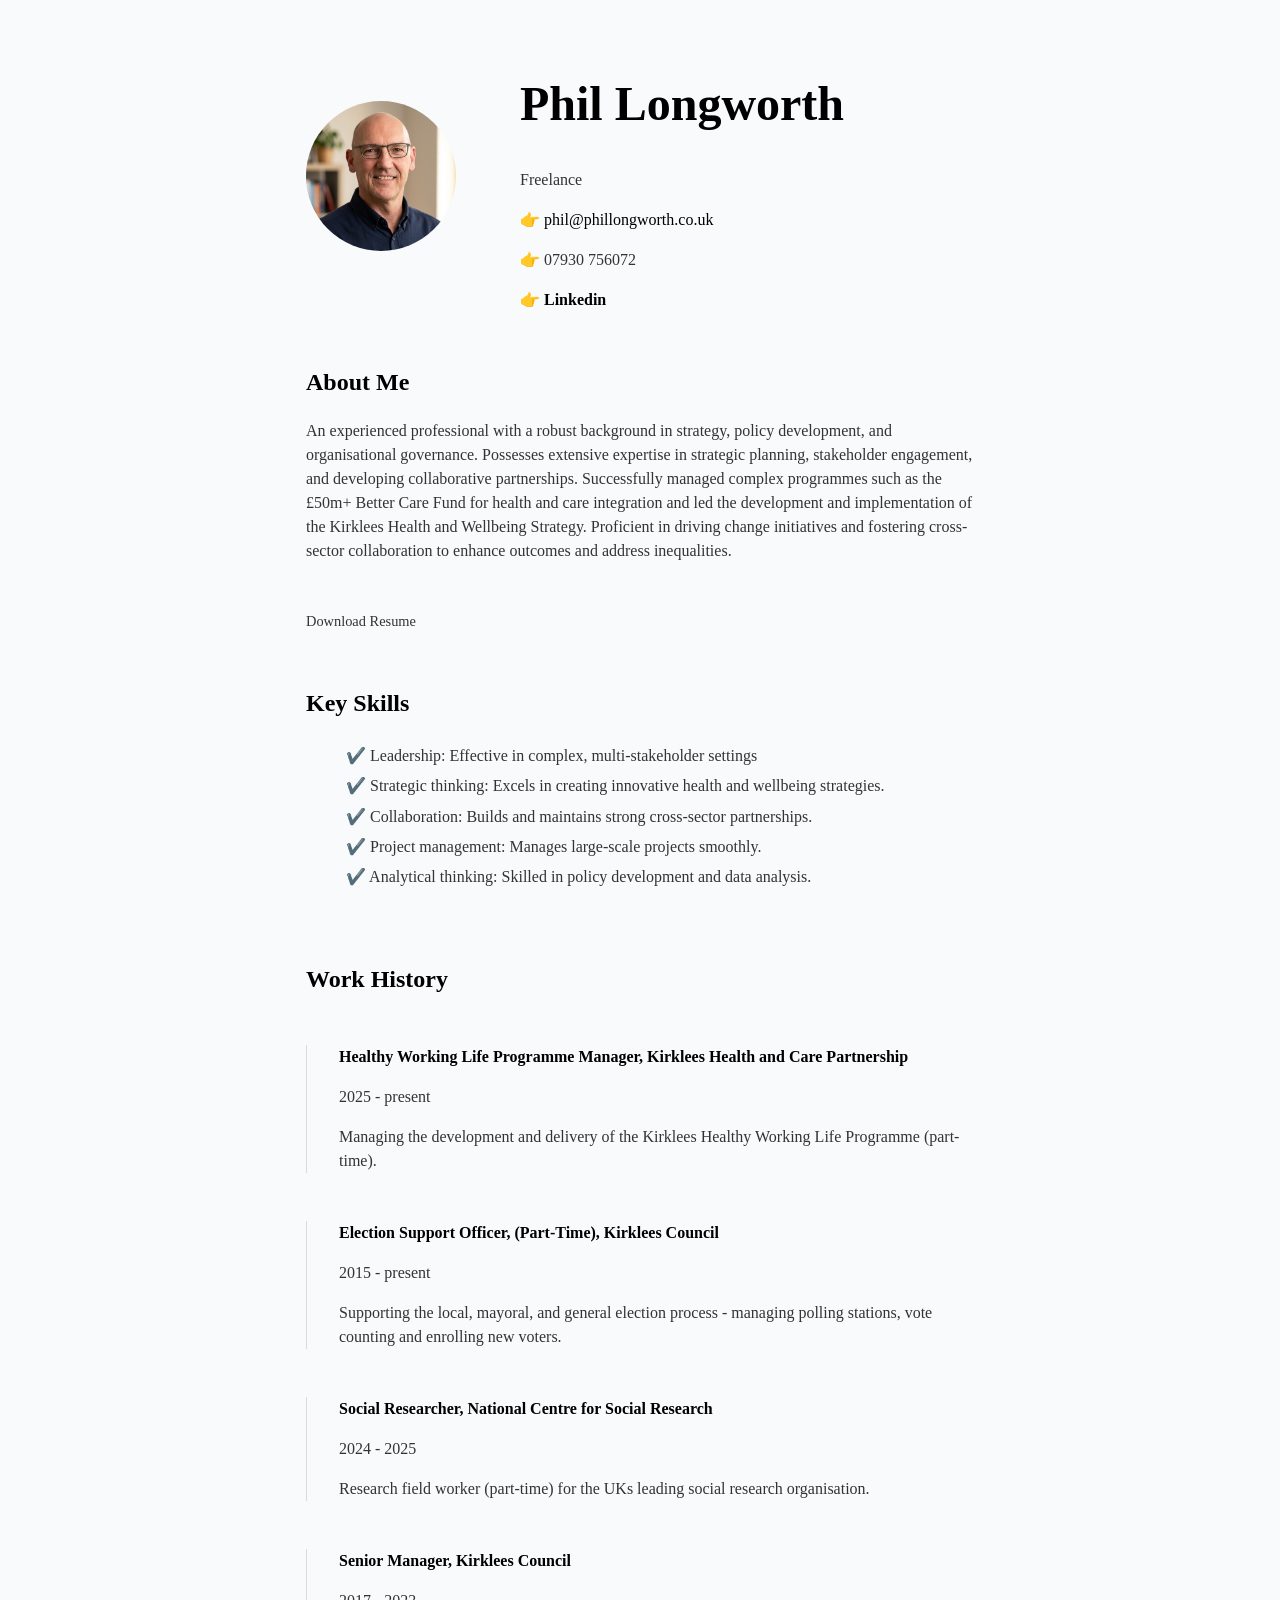
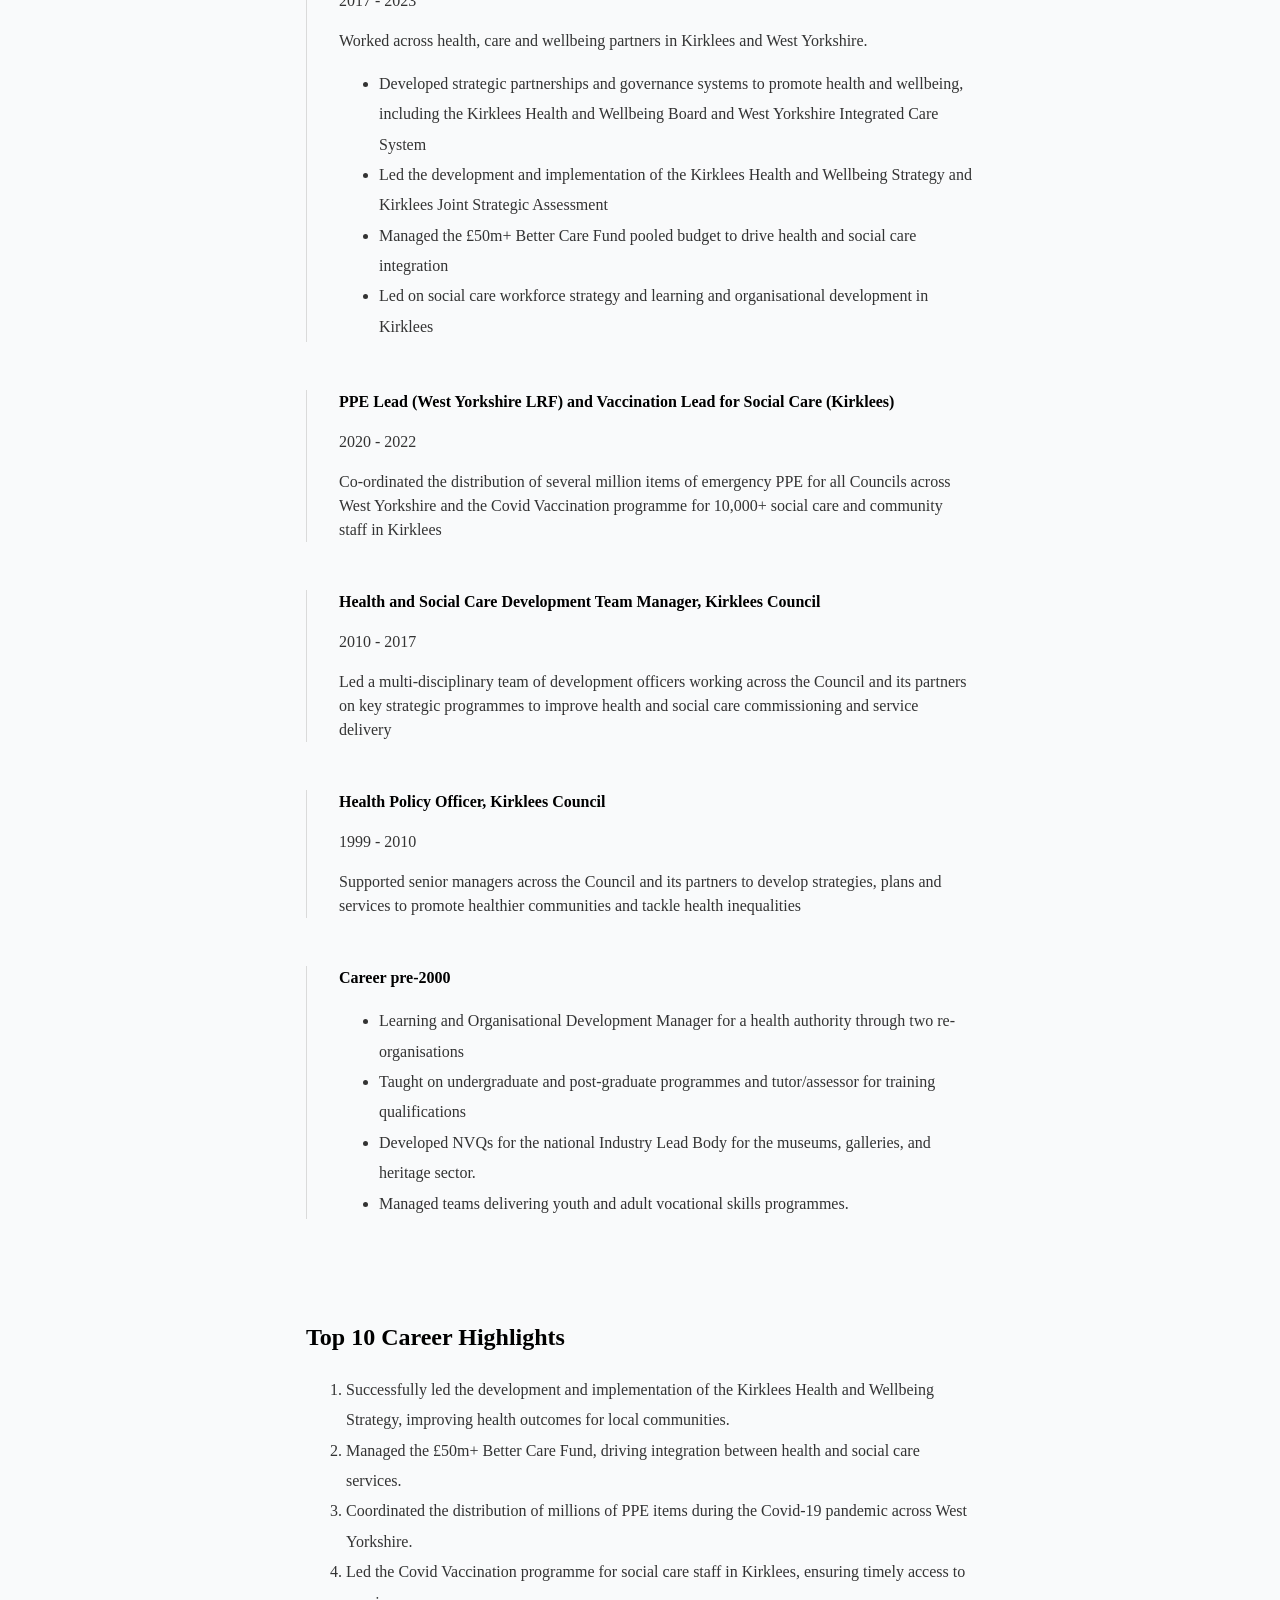
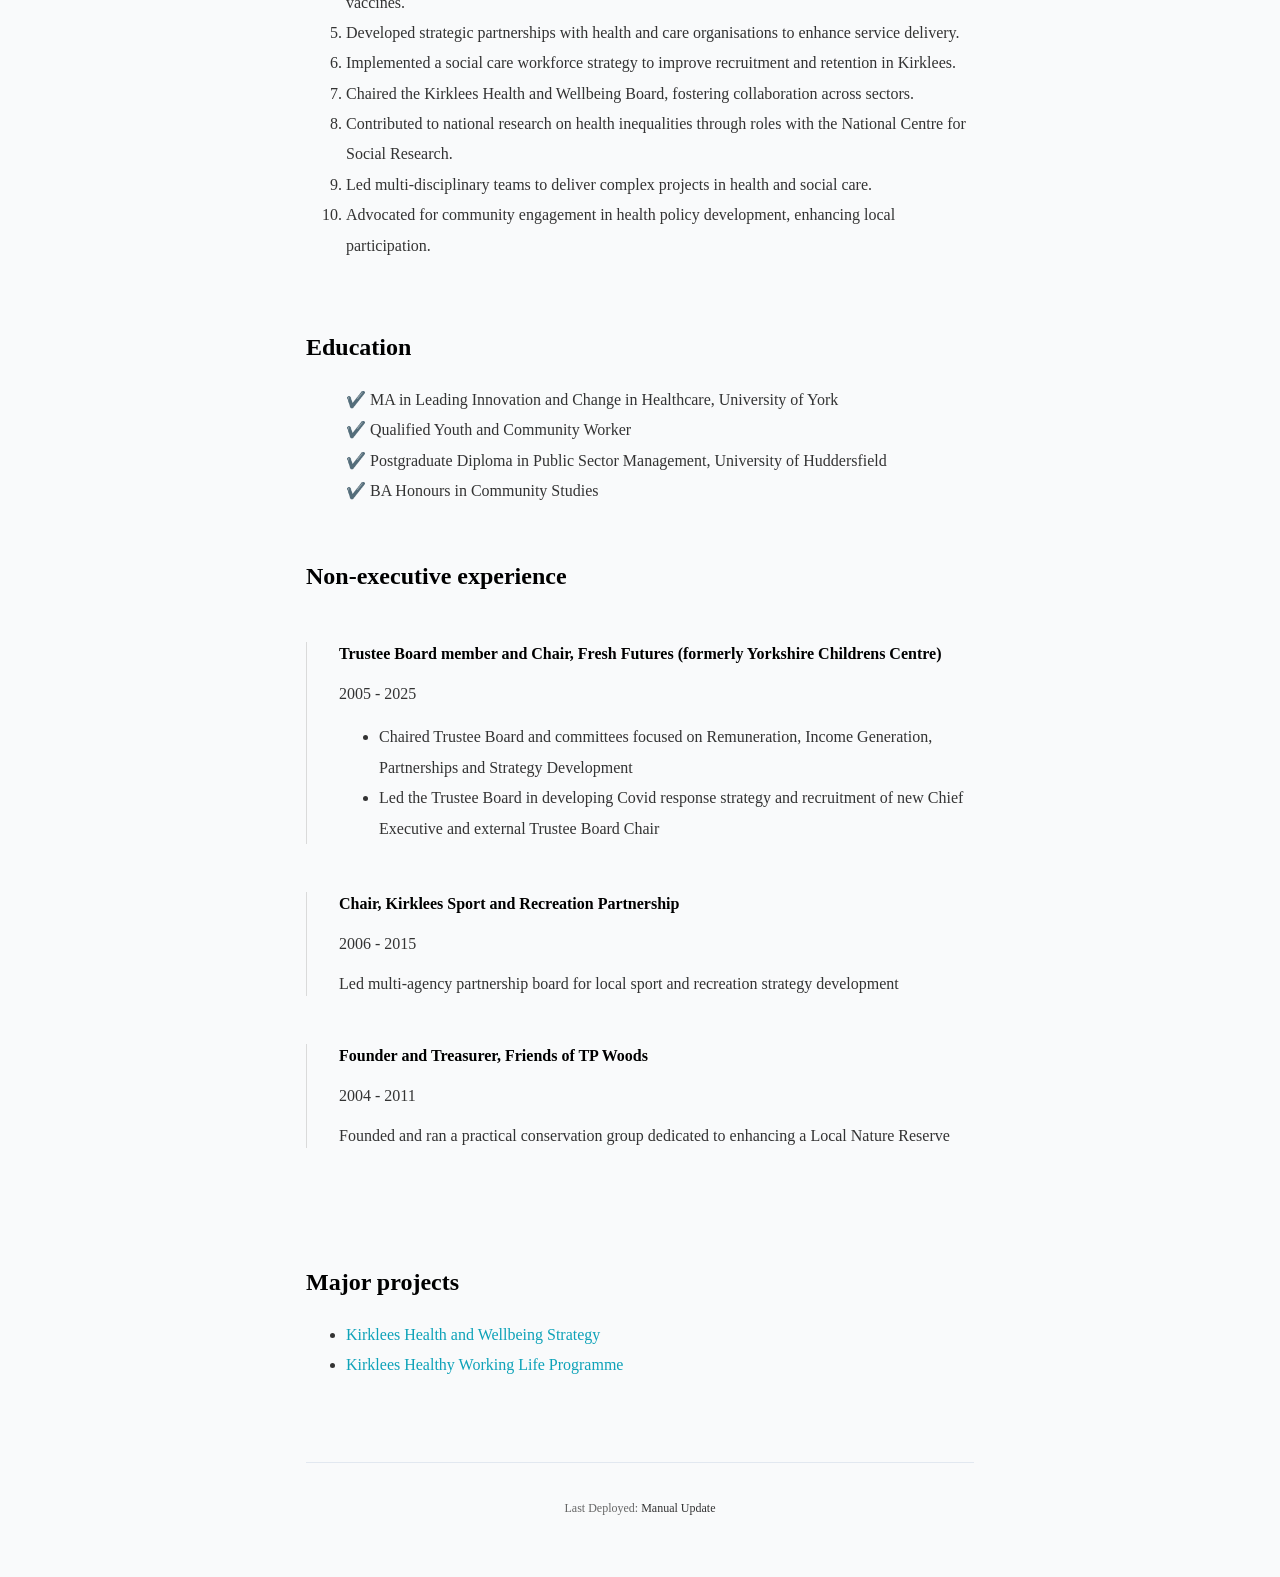
==== index.html @ d1096941 "Update index.html" ====
<!DOCTYPE html>
<html>
    <head>
        <meta charset="utf-8">
        <meta http-equiv="X-UA-Compatible" content="IE=edge">
        <title>Phil Longworth</title>
        <meta name="description" content="">
        <meta name="viewport" content="width=device-width, initial-scale=1">
        <link rel="stylesheet" href="style.css">
    </head>
    <body>
        <div id="container--main">

            <section id="wrapper--hero" class="section--page">
                <img id="profile-pic" src="./assets/images/headshot_2026.png" alt="Phil Longworth">

                <div>
                    <h1 id="user-name">Phil Longworth</h1>
                    <p id="bio">Freelance</p>
                    <p id="email">👉 phil@phillongworth.co.uk</p>
                    <p id="phone">👉 07930 756072</p>
                    <a href="https://www.linkedin.com/in/phil-longworth-13051220/" target="_blank">👉 <strong>Linkedin</strong></a>
                    </div>  
            </section>

            <section class="section--page">
                <h2>About Me</h2>
                <p>An experienced professional with a robust background in strategy, policy development, and organisational governance. Possesses extensive expertise in strategic planning, stakeholder engagement, and developing collaborative partnerships. Successfully managed complex programmes such as the £50m+ Better Care Fund for health and care integration and led the development and implementation of the Kirklees Health and Wellbeing Strategy. Proficient in driving change initiatives and fostering cross-sector collaboration to enhance outcomes and address inequalities.</p>
            </section>

            <section class="section--page">
        
                <div id="socials--list">
                  
                    <a href="./assets/resume.pdf" target="_blank">Download Resume</a>
                </div>
            </section>

            <section class="section--page">
                <h2>Key Skills</h2>
                <ul id="qualifications--list">
                    <li>✔️ Leadership: 		Effective in complex, multi-stakeholder settings</li>
                    <li>✔️ Strategic thinking: 		Excels in creating innovative health and wellbeing strategies.</li>
                    <li>✔️ Collaboration: 		Builds and maintains strong cross-sector partnerships.</li>
                    <li>✔️ Project management: 	Manages large-scale projects smoothly.</li>
                    <li>✔️ Analytical thinking: 	Skilled in policy development and data analysis.</li>
                </ul>
            </section>

            <section id="work-history-wrapper" class="section--page">
                <h2>Work History</h2>

                  <div class="card--work-history">
                    <strong>Healthy Working Life Programme Manager, Kirklees Health and Care Partnership</strong>
                    <p>2025 - present</p>
                    <p>Managing the development and delivery of the Kirklees Healthy Working Life Programme (part-time).</p>
                </div>
                <div class="card--work-history">
                    <strong>Election Support Officer, (Part-Time), Kirklees Council</strong>
                    <p>2015 - present</p>
                    <p>Supporting the local, mayoral, and general election process - managing polling stations, vote counting and enrolling new voters.</p>
                </div>

                <div class="card--work-history">
                    <strong>Social Researcher, National Centre for Social Research</strong>
                    <p>2024 - 2025</p>
                    <p>Research field worker (part-time) for the UKs leading social research organisation.</p>
                </div>
                
                <div class="card--work-history">
                    <strong>Senior Manager, Kirklees Council</strong>
                    <p>2017 - 2023 </p>
                    <p>Worked across health, care and wellbeing partners in Kirklees and West Yorkshire.</p>
                    <ul>
                        <li>Developed strategic partnerships and governance systems to promote health and wellbeing, including the Kirklees Health and Wellbeing Board and West Yorkshire Integrated Care System</li>
                        <li>Led the development and implementation of the Kirklees Health and Wellbeing Strategy and Kirklees Joint Strategic Assessment</li>
                        <li>Managed the £50m+ Better Care Fund pooled budget to drive health and social care integration</li>
                        <li>Led on social care workforce strategy and learning and organisational development in Kirklees</li>
                    </ul>
                </div>

                <div class="card--work-history">
                    <strong>PPE Lead (West Yorkshire LRF) and Vaccination Lead for Social Care (Kirklees)</strong>
                    <p>2020 - 2022 </p>
                    <p>Co-ordinated the distribution of several million items of emergency PPE for all Councils across West Yorkshire and the Covid Vaccination programme for 10,000+ social care and community staff in Kirklees</p>
                   
                </div>

                <div class="card--work-history">
                    <strong>Health and Social Care Development Team Manager, Kirklees Council</strong>
                    <p>2010 - 2017 </p>
                    <p>Led a multi-disciplinary team of development officers working across the Council and its partners on key strategic programmes to improve health and social care commissioning and service delivery</p>
                   
                </div>

                <div class="card--work-history">
                    <strong>Health Policy Officer, Kirklees Council</strong>
                    <p>1999 - 2010</p>
                   <p>Supported senior managers across the Council and its partners to develop strategies, plans and services to promote healthier communities and tackle health inequalities</p></div>

                

                <div class="card--work-history">
                    <strong>Career pre-2000</strong>
                    <ul>
                        <li>Learning and Organisational Development Manager for a health authority through two re-organisations</li>
                        <li>Taught on undergraduate and post-graduate programmes and tutor/assessor for training qualifications</li>
                        <li>Developed NVQs for the national Industry Lead Body for the museums, galleries, and heritage sector.</li>
                        <li>Managed teams delivering youth and adult vocational skills programmes.</li>
                    </ul>
                </div>
            </section>

            <section class="section--page">
                <h2>Top 10 Career Highlights</h2>
                <ol type="1">
                    <li>Successfully led the development and implementation of the Kirklees Health and Wellbeing Strategy, improving health outcomes for local communities.</li>
                    <li>Managed the £50m+ Better Care Fund, driving integration between health and social care services.</li>
                    <li>Coordinated the distribution of millions of PPE items during the Covid-19 pandemic across West Yorkshire.</li>
                    <li>Led the Covid Vaccination programme for social care staff in Kirklees, ensuring timely access to vaccines.</li>
                    <li>Developed strategic partnerships with health and care organisations to enhance service delivery.</li>
                    <li>Implemented a social care workforce strategy to improve recruitment and retention in Kirklees.</li>
                    <li>Chaired the Kirklees Health and Wellbeing Board, fostering collaboration across sectors.</li>
                    <li>Contributed to national research on health inequalities through roles with the National Centre for Social Research.</li>
                    <li>Led multi-disciplinary teams to deliver complex projects in health and social care.</li>
                    <li>Advocated for community engagement in health policy development, enhancing local participation.</li>
                </ol>                
            </section> 



            <section class="section--page">
                <h2>Education</h2>
                <ul id="qualifications--list">
                    <li>✔️ MA in Leading Innovation and Change in Healthcare, University of York</li>
                    <li>✔️ Qualified Youth and Community Worker </li>
                    <li>✔️ Postgraduate Diploma in Public Sector Management, University of Huddersfield</li>
                    <li>✔️ BA Honours in Community Studies </li>
                </ul>   

                <section id="work-history-wrapper" class="section--page">
                    <h2>Non-executive experience</h2>
    
                    <div class="card--work-history">
                        <strong>Trustee Board member and Chair, Fresh Futures (formerly Yorkshire Childrens Centre)	</strong>
                        <p>2005 - 2025</p>
                        <ul>
                            <li>Chaired Trustee Board and committees focused on Remuneration, Income Generation, Partnerships and Strategy Development</li>
                            <li>Led the Trustee Board in developing Covid response strategy and recruitment of new Chief Executive and external Trustee Board Chair</li>
                      
                        </ul>
                      
                    </div>
    
                    <div class="card--work-history">
                        <strong>Chair, Kirklees Sport and Recreation Partnership</strong>
                        <p>2006 - 2015</p>
                        <p>Led multi-agency partnership board for local sport and recreation strategy development</p>
                    </div>
                <div class="card--work-history">
                        <strong>Founder and Treasurer, Friends of TP Woods</strong>
                        <p>2004 - 2011</p>
                        <p>Founded and ran a practical conservation group dedicated to enhancing a Local Nature Reserve</p>
                    </div>
                </section>
            </section>

            <section class="section--page">
                <h2>Major projects</h2>
                <ul>
                    <li><a href="project1.html">Kirklees Health and Wellbeing Strategy</a></li>
                    <li><a href="project-2.html">Kirklees Healthy Working Life Programme</a></li>
                </ul>
            </section>
    
    <footer style="text-align: center; margin-top: 50px; font-size: 0.8em; color: gray;">
    <p>Last Deployed: <span id="deploy-time">Loading...</span></p>
</footer>

<script>
    // This looks for a file called 'version.json' and displays the date
    fetch('data/version.json')
        .then(response => response.json())
        .then(data => {
            document.getElementById('deploy-time').innerText = data.timestamp;
        })
        .catch(err => {
            document.getElementById('deploy-time').innerText = "Manual Update";
        });
</script>
        </div>
    </body>
    
    
</html>
---- style.css ----
@import url('https://fonts.googleapis.com/css2?family=Readex+Pro:wght@300;400;500;600;700&display=swap');

:root{
    --mainTextColor:#000;
    --secondaryTextColor:rgb(51 51 51);
    --mainLinkColor:#0da2b8;
    --mainBorderColor:rgb(218, 218, 218);
    --mainBgColor:rgb(249, 250,251);
}

[data-theme="dark"]{
    --mainTextColor:#fff;
    --secondaryTextColor:#adb0b1;
    --mainLinkColor:rgb(30, 190,214);
    --mainBorderColor:#2b3031;
    --mainBgColor:#131415;
}



*{
    font-family: 'Verdana';
    line-height: 1.5em;
    box-sizing: border-box;
    color: var(--mainTextColor);
    
}

body{
    background-color: var(--mainBgColor);            
}

p, span, li{
    color: var(--secondaryTextColor);
    font-size: 1em;
}

a{
    text-decoration: none;
    color: var(--mainLinkColor);
    font-weight: 500;
}

li{
    line-height: 1.9em;
}

#container--main{
    max-width: 700px;
    margin: 0 auto;
    padding: 1em;
}

.section--page{
    padding-top: 1em;
    padding-bottom: 1em;
}

#wrapper--hero{
    display: flex;
    align-items: center;
    gap: 4em;
}

#bio, a{
    font-weight: 300;
}

#user-name{
    font-size: 48px;
    line-height: 1em;
}

#profile-pic{
    width: 150px;
    height: 150px;
    object-fit: cover;
    border-radius: 50%;
}

#email{
    color: var(--mainTextColor);
}

#socials--list{
    display: flex;
    justify-content: space-between;
    column-gap: 1em;
    flex-wrap: wrap;
}

#socials--list a{
    font-weight: 300;
    color: var(--secondaryTextColor);
    font-size: 0.9em;
    transition: 0.3s;
}

#socials--list a:hover{
    font-weight: 100;
    color: var(--mainLinkColor);
    font-size: 0.9em;
}

#qualifications--list{
    list-style: none;
}

#wrapper--techstack__items{
    display: flex;
    flex-wrap: wrap;
    gap: 1em;
    font-size: 0.9em;
}

.card--techstack{
    border: 1px solid var(--mainBorderColor);
    border-radius: 5px;
    padding: 0.5em 1em;
    align-items: center;
}

.card--project{
    padding-top: 1em;
    padding-bottom: 1em;
    border-top: 1px solid var(--mainBorderColor);
}

.card--project a{
    color: var(--mainTextColor);

    transition: 0.3s;
}

.card--project a:hover{
    color: rgb(30, 190,214);

}

.card--work-history{
    border-left: 1px solid var(--mainBorderColor);
    margin-top: 3em;
    margin-bottom: 3em;
    padding-left: 2em;
}

.line-break{
    background-color: var(--mainBorderColor);
    height: 1px;
}


@media(max-width:600px){

    .section--page{
        padding-top: 1em;
        padding-bottom: 1em;
        margin-top: 3em;
    }

    #wrapper--hero{
        display: flex;
        align-items: center;
        gap: 1em;
    }

    #profile-pic{
        width: 200px;
        height: 200px;
    }

    #wrapper--hero{
        flex-direction: column;
    }

    .card--work-history{
        border-left: none;
        padding-left: 0;
    }
}
/* Footer */
footer {
    border-top: 1px solid #e2e8f0;
    padding: 1.5rem 0;
    margin-top: 2rem;
}

.footer-content {
    max-width: 1200px;
    margin: 0 auto;
    padding: 0 1rem;
    display: flex;
    flex-direction: column;
    align-items: center;
    gap: 0.5rem;
    text-align: center;
}

@media (min-width: 640px) {
    .footer-content {
        flex-direction: row;
        justify-content: space-between;
    }
}

footer p {
    color: #666;
    font-size: 0.75rem;
}

footer nav {
    display: flex;
    gap: 1rem;
}

footer a {
    color: #666;
    text-decoration: none;
    font-size: 0.75rem;
}

footer a:hover {
    text-decoration: underline;
}
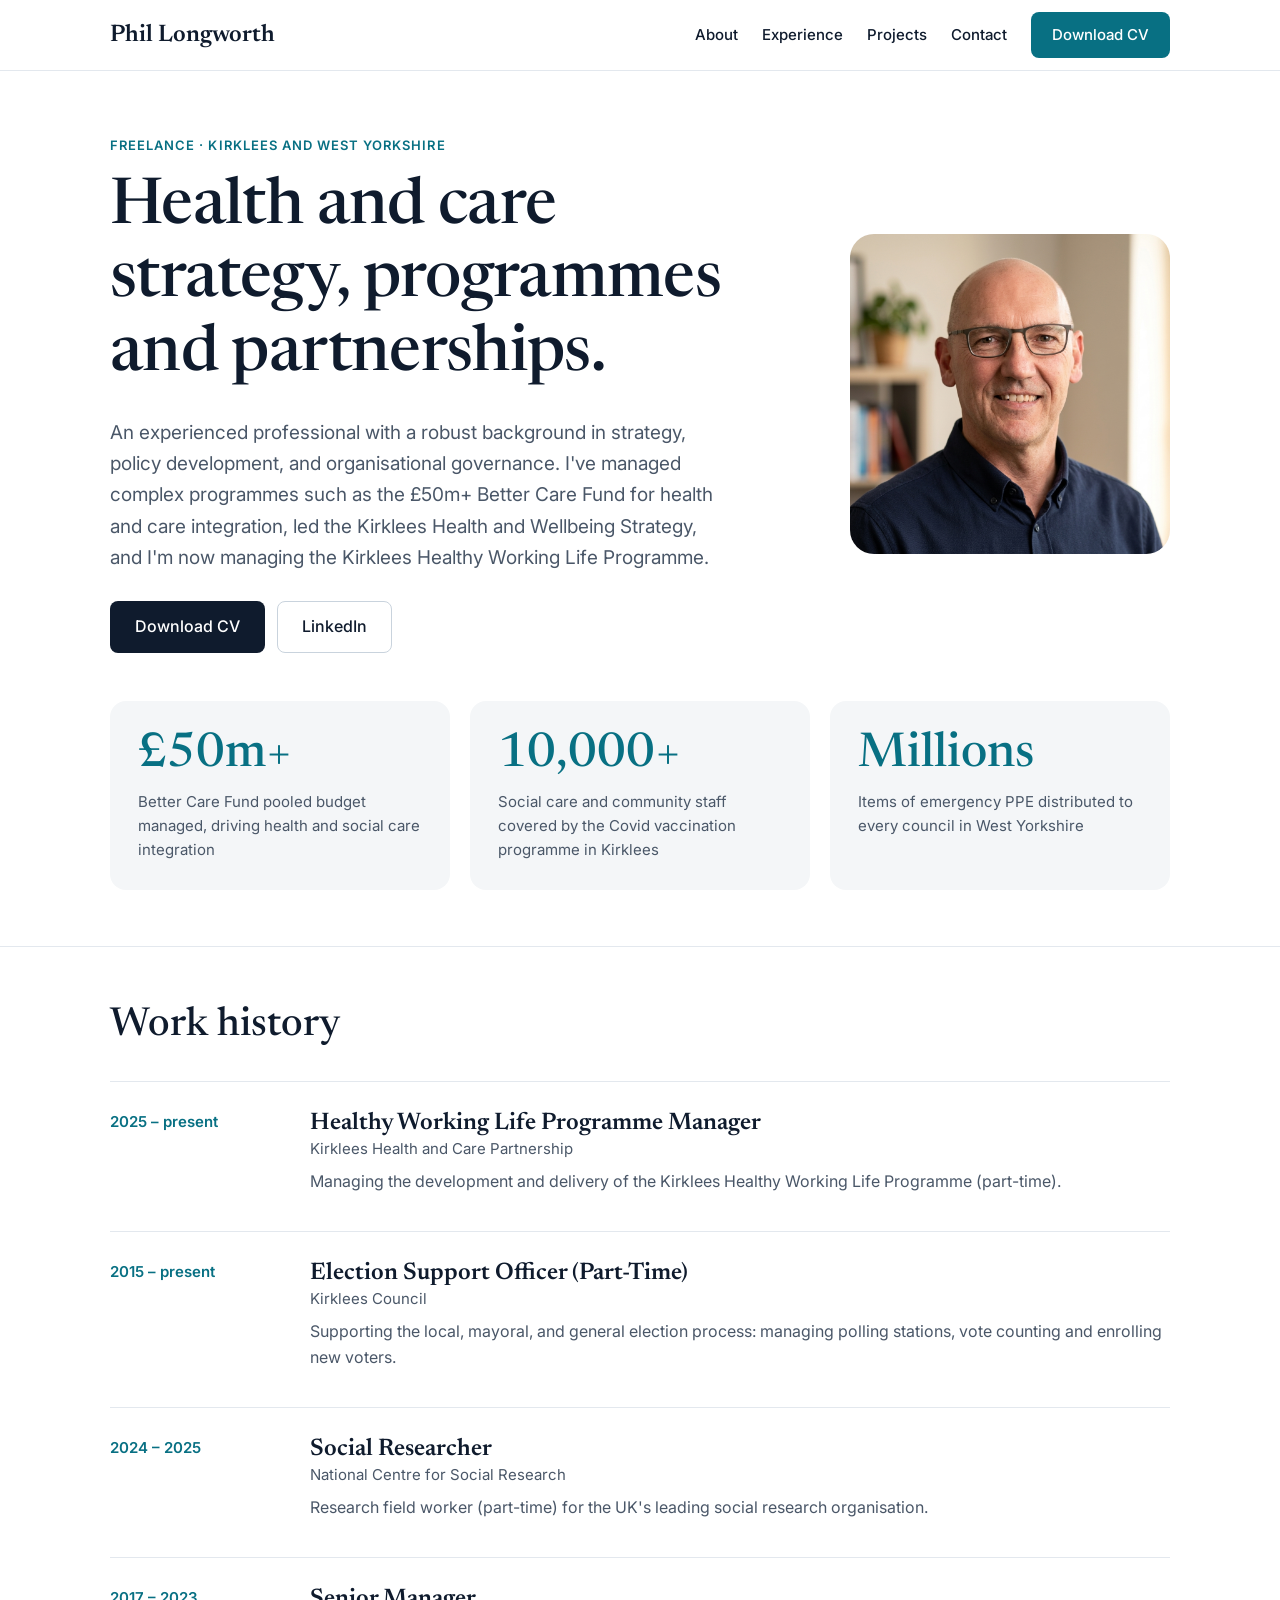
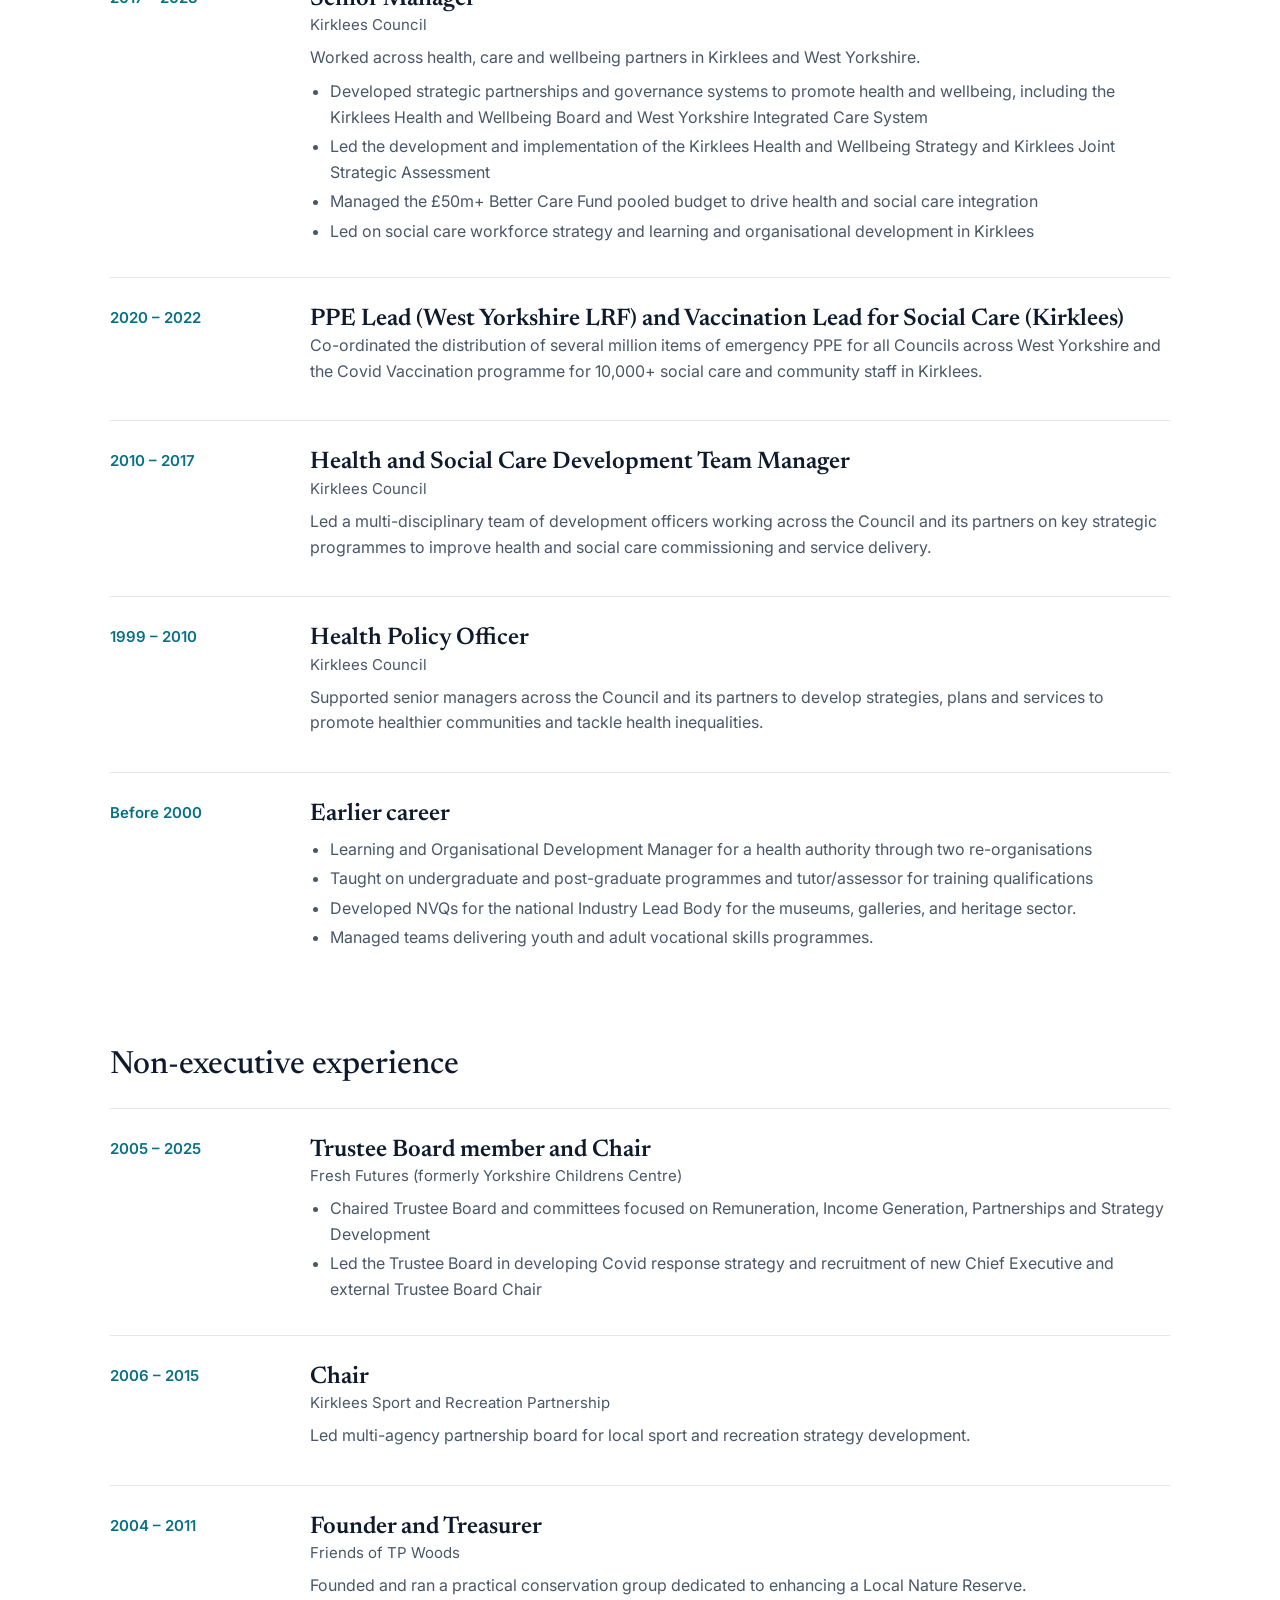
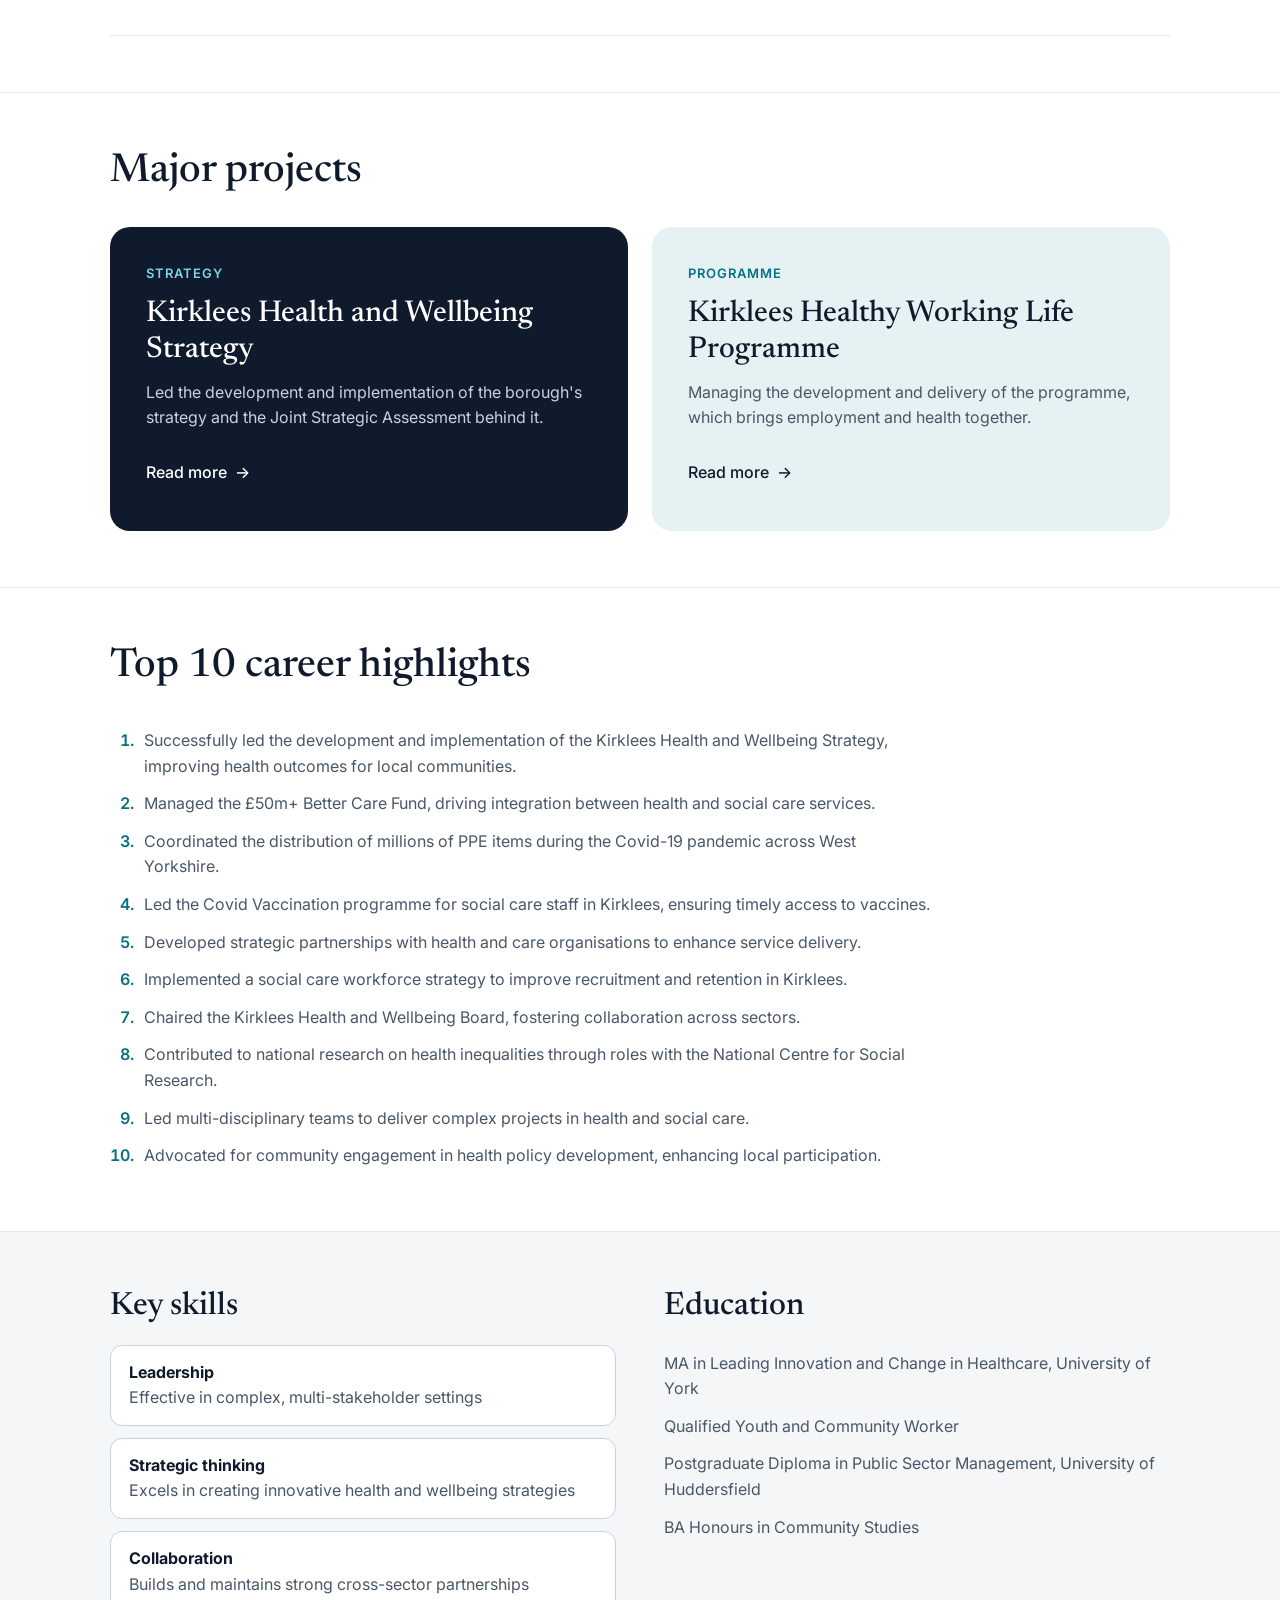
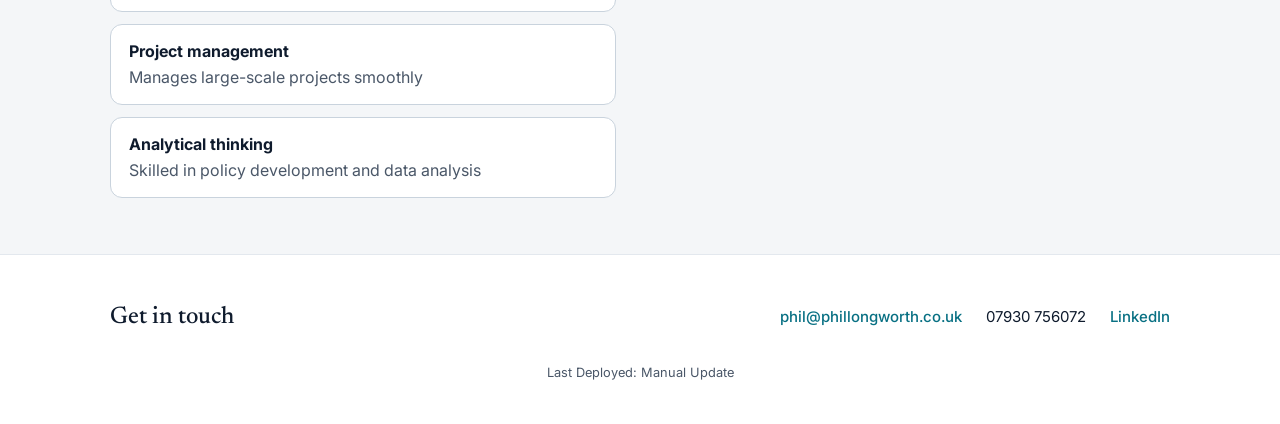
==== commit 97414395: "Redesign CV in editorial style New header and hero, stat tiles, timeline-style work history, project" ====
--- a/index.html
+++ b/index.html
@@ -1,199 +1,271 @@
-<!DOCTYPE html>
-<html>
-    <head>
-        <meta charset="utf-8">
-        <meta http-equiv="X-UA-Compatible" content="IE=edge">
-        <title>Phil Longworth</title>
-        <meta name="description" content="">
-        <meta name="viewport" content="width=device-width, initial-scale=1">
-        <link rel="stylesheet" href="style.css">
-    </head>
-    <body>
-        <div id="container--main">
-
-            <section id="wrapper--hero" class="section--page">
-                <img id="profile-pic" src="./assets/images/headshot_2026.png" alt="Phil Longworth">
-
-                <div>
-                    <h1 id="user-name">Phil Longworth</h1>
-                    <p id="bio">Freelance</p>
-                    <p id="email">👉 phil@phillongworth.co.uk</p>
-                    <p id="phone">👉 07930 756072</p>
-                    <a href="https://www.linkedin.com/in/phil-longworth-13051220/" target="_blank">👉 <strong>Linkedin</strong></a>
-                    </div>  
-            </section>
-
-            <section class="section--page">
-                <h2>About Me</h2>
-                <p>An experienced professional with a robust background in strategy, policy development, and organisational governance. Possesses extensive expertise in strategic planning, stakeholder engagement, and developing collaborative partnerships. Successfully managed complex programmes such as the £50m+ Better Care Fund for health and care integration and led the development and implementation of the Kirklees Health and Wellbeing Strategy. Proficient in driving change initiatives and fostering cross-sector collaboration to enhance outcomes and address inequalities.</p>
-            </section>
-
-            <section class="section--page">
-        
-                <div id="socials--list">
-                  
-                    <a href="./assets/resume.pdf" target="_blank">Download Resume</a>
-                </div>
-            </section>
-
-            <section class="section--page">
-                <h2>Key Skills</h2>
-                <ul id="qualifications--list">
-                    <li>✔️ Leadership: 		Effective in complex, multi-stakeholder settings</li>
-                    <li>✔️ Strategic thinking: 		Excels in creating innovative health and wellbeing strategies.</li>
-                    <li>✔️ Collaboration: 		Builds and maintains strong cross-sector partnerships.</li>
-                    <li>✔️ Project management: 	Manages large-scale projects smoothly.</li>
-                    <li>✔️ Analytical thinking: 	Skilled in policy development and data analysis.</li>
-                </ul>
-            </section>
-
-            <section id="work-history-wrapper" class="section--page">
-                <h2>Work History</h2>
-
-                  <div class="card--work-history">
-                    <strong>Healthy Working Life Programme Manager, Kirklees Health and Care Partnership</strong>
-                    <p>2025 - present</p>
-                    <p>Managing the development and delivery of the Kirklees Healthy Working Life Programme (part-time).</p>
-                </div>
-                <div class="card--work-history">
-                    <strong>Election Support Officer, (Part-Time), Kirklees Council</strong>
-                    <p>2015 - present</p>
-                    <p>Supporting the local, mayoral, and general election process - managing polling stations, vote counting and enrolling new voters.</p>
-                </div>
-
-                <div class="card--work-history">
-                    <strong>Social Researcher, National Centre for Social Research</strong>
-                    <p>2024 - 2025</p>
-                    <p>Research field worker (part-time) for the UKs leading social research organisation.</p>
-                </div>
-                
-                <div class="card--work-history">
-                    <strong>Senior Manager, Kirklees Council</strong>
-                    <p>2017 - 2023 </p>
-                    <p>Worked across health, care and wellbeing partners in Kirklees and West Yorkshire.</p>
-                    <ul>
-                        <li>Developed strategic partnerships and governance systems to promote health and wellbeing, including the Kirklees Health and Wellbeing Board and West Yorkshire Integrated Care System</li>
-                        <li>Led the development and implementation of the Kirklees Health and Wellbeing Strategy and Kirklees Joint Strategic Assessment</li>
-                        <li>Managed the £50m+ Better Care Fund pooled budget to drive health and social care integration</li>
-                        <li>Led on social care workforce strategy and learning and organisational development in Kirklees</li>
-                    </ul>
-                </div>
-
-                <div class="card--work-history">
-                    <strong>PPE Lead (West Yorkshire LRF) and Vaccination Lead for Social Care (Kirklees)</strong>
-                    <p>2020 - 2022 </p>
-                    <p>Co-ordinated the distribution of several million items of emergency PPE for all Councils across West Yorkshire and the Covid Vaccination programme for 10,000+ social care and community staff in Kirklees</p>
-                   
-                </div>
-
-                <div class="card--work-history">
-                    <strong>Health and Social Care Development Team Manager, Kirklees Council</strong>
-                    <p>2010 - 2017 </p>
-                    <p>Led a multi-disciplinary team of development officers working across the Council and its partners on key strategic programmes to improve health and social care commissioning and service delivery</p>
-                   
-                </div>
-
-                <div class="card--work-history">
-                    <strong>Health Policy Officer, Kirklees Council</strong>
-                    <p>1999 - 2010</p>
-                   <p>Supported senior managers across the Council and its partners to develop strategies, plans and services to promote healthier communities and tackle health inequalities</p></div>
-
-                
-
-                <div class="card--work-history">
-                    <strong>Career pre-2000</strong>
-                    <ul>
-                        <li>Learning and Organisational Development Manager for a health authority through two re-organisations</li>
-                        <li>Taught on undergraduate and post-graduate programmes and tutor/assessor for training qualifications</li>
-                        <li>Developed NVQs for the national Industry Lead Body for the museums, galleries, and heritage sector.</li>
-                        <li>Managed teams delivering youth and adult vocational skills programmes.</li>
-                    </ul>
-                </div>
-            </section>
-
-            <section class="section--page">
-                <h2>Top 10 Career Highlights</h2>
-                <ol type="1">
-                    <li>Successfully led the development and implementation of the Kirklees Health and Wellbeing Strategy, improving health outcomes for local communities.</li>
-                    <li>Managed the £50m+ Better Care Fund, driving integration between health and social care services.</li>
-                    <li>Coordinated the distribution of millions of PPE items during the Covid-19 pandemic across West Yorkshire.</li>
-                    <li>Led the Covid Vaccination programme for social care staff in Kirklees, ensuring timely access to vaccines.</li>
-                    <li>Developed strategic partnerships with health and care organisations to enhance service delivery.</li>
-                    <li>Implemented a social care workforce strategy to improve recruitment and retention in Kirklees.</li>
-                    <li>Chaired the Kirklees Health and Wellbeing Board, fostering collaboration across sectors.</li>
-                    <li>Contributed to national research on health inequalities through roles with the National Centre for Social Research.</li>
-                    <li>Led multi-disciplinary teams to deliver complex projects in health and social care.</li>
-                    <li>Advocated for community engagement in health policy development, enhancing local participation.</li>
-                </ol>                
-            </section> 
-
-
-
-            <section class="section--page">
-                <h2>Education</h2>
-                <ul id="qualifications--list">
-                    <li>✔️ MA in Leading Innovation and Change in Healthcare, University of York</li>
-                    <li>✔️ Qualified Youth and Community Worker </li>
-                    <li>✔️ Postgraduate Diploma in Public Sector Management, University of Huddersfield</li>
-                    <li>✔️ BA Honours in Community Studies </li>
-                </ul>   
-
-                <section id="work-history-wrapper" class="section--page">
-                    <h2>Non-executive experience</h2>
-    
-                    <div class="card--work-history">
-                        <strong>Trustee Board member and Chair, Fresh Futures (formerly Yorkshire Childrens Centre)	</strong>
-                        <p>2005 - 2025</p>
-                        <ul>
-                            <li>Chaired Trustee Board and committees focused on Remuneration, Income Generation, Partnerships and Strategy Development</li>
-                            <li>Led the Trustee Board in developing Covid response strategy and recruitment of new Chief Executive and external Trustee Board Chair</li>
-                      
-                        </ul>
-                      
-                    </div>
-    
-                    <div class="card--work-history">
-                        <strong>Chair, Kirklees Sport and Recreation Partnership</strong>
-                        <p>2006 - 2015</p>
-                        <p>Led multi-agency partnership board for local sport and recreation strategy development</p>
-                    </div>
-                <div class="card--work-history">
-                        <strong>Founder and Treasurer, Friends of TP Woods</strong>
-                        <p>2004 - 2011</p>
-                        <p>Founded and ran a practical conservation group dedicated to enhancing a Local Nature Reserve</p>
-                    </div>
-                </section>
-            </section>
-
-            <section class="section--page">
-                <h2>Major projects</h2>
-                <ul>
-                    <li><a href="project1.html">Kirklees Health and Wellbeing Strategy</a></li>
-                    <li><a href="project-2.html">Kirklees Healthy Working Life Programme</a></li>
-                </ul>
-            </section>
-    
-    <footer style="text-align: center; margin-top: 50px; font-size: 0.8em; color: gray;">
-    <p>Last Deployed: <span id="deploy-time">Loading...</span></p>
-</footer>
-
-<script>
-    // This looks for a file called 'version.json' and displays the date
-    fetch('data/version.json')
-        .then(response => response.json())
-        .then(data => {
-            document.getElementById('deploy-time').innerText = data.timestamp;
-        })
-        .catch(err => {
-            document.getElementById('deploy-time').innerText = "Manual Update";
-        });
-</script>
-        </div>
-    </body>
-    
-    
-</html>
-
-
-
-
+<!DOCTYPE html>
+<html lang="en-GB">
+    <head>
+        <meta charset="utf-8">
+        <meta http-equiv="X-UA-Compatible" content="IE=edge">
+        <title>Phil Longworth</title>
+        <meta name="description" content="Phil Longworth: freelance health and care strategy, policy and programme management in Kirklees and West Yorkshire.">
+        <meta name="viewport" content="width=device-width, initial-scale=1">
+        <link rel="stylesheet" href="style.css">
+    </head>
+    <body>
+
+        <header class="site-header">
+            <div class="wrap header-inner">
+                <a class="brand" href="#about">Phil Longworth</a>
+                <nav class="site-nav" aria-label="Main">
+                    <a href="#about">About</a>
+                    <a href="#experience">Experience</a>
+                    <a href="#projects">Projects</a>
+                    <a href="#contact">Contact</a>
+                    <a class="btn btn--accent" href="./assets/resume.pdf" target="_blank">Download CV</a>
+                </nav>
+            </div>
+        </header>
+
+        <main>
+
+            <section id="about" class="hero">
+                <div class="wrap hero-inner">
+                    <div class="hero-text">
+                        <p class="eyebrow">Freelance &middot; Kirklees and West Yorkshire</p>
+                        <h1>Health and care strategy, programmes and partnerships.</h1>
+                        <p class="lede">An experienced professional with a robust background in strategy, policy development, and organisational governance. I've managed complex programmes such as the £50m+ Better Care Fund for health and care integration, led the Kirklees Health and Wellbeing Strategy, and I'm now managing the Kirklees Healthy Working Life Programme.</p>
+                        <div class="hero-actions">
+                            <a class="btn btn--solid" href="./assets/resume.pdf" target="_blank">Download CV</a>
+                            <a class="btn btn--outline" href="https://www.linkedin.com/in/phil-longworth-13051220/" target="_blank" rel="noopener">LinkedIn</a>
+                        </div>
+                    </div>
+                    <figure class="hero-photo">
+                        <img src="./assets/images/headshot_2026.png" alt="Phil Longworth" width="1024" height="1024">
+                    </figure>
+                </div>
+            </section>
+
+            <div class="wrap">
+                <div class="stats-row">
+                    <div class="stat">
+                        <p class="stat-figure">£50m+</p>
+                        <p class="stat-label">Better Care Fund pooled budget managed, driving health and social care integration</p>
+                    </div>
+                    <div class="stat">
+                        <p class="stat-figure">10,000+</p>
+                        <p class="stat-label">Social care and community staff covered by the Covid vaccination programme in Kirklees</p>
+                    </div>
+                    <div class="stat">
+                        <p class="stat-figure">Millions</p>
+                        <p class="stat-label">Items of emergency PPE distributed to every council in West Yorkshire</p>
+                    </div>
+                </div>
+            </div>
+
+            <section id="experience" class="section">
+                <div class="wrap">
+                    <h2>Work history</h2>
+
+                    <div class="role">
+                        <p class="role-dates">2025 &ndash; present</p>
+                        <div class="role-body">
+                            <h3>Healthy Working Life Programme Manager</h3>
+                            <p class="role-org">Kirklees Health and Care Partnership</p>
+                            <p>Managing the development and delivery of the Kirklees Healthy Working Life Programme (part-time).</p>
+                        </div>
+                    </div>
+
+                    <div class="role">
+                        <p class="role-dates">2015 &ndash; present</p>
+                        <div class="role-body">
+                            <h3>Election Support Officer (Part-Time)</h3>
+                            <p class="role-org">Kirklees Council</p>
+                            <p>Supporting the local, mayoral, and general election process: managing polling stations, vote counting and enrolling new voters.</p>
+                        </div>
+                    </div>
+
+                    <div class="role">
+                        <p class="role-dates">2024 &ndash; 2025</p>
+                        <div class="role-body">
+                            <h3>Social Researcher</h3>
+                            <p class="role-org">National Centre for Social Research</p>
+                            <p>Research field worker (part-time) for the UK's leading social research organisation.</p>
+                        </div>
+                    </div>
+
+                    <div class="role">
+                        <p class="role-dates">2017 &ndash; 2023</p>
+                        <div class="role-body">
+                            <h3>Senior Manager</h3>
+                            <p class="role-org">Kirklees Council</p>
+                            <p>Worked across health, care and wellbeing partners in Kirklees and West Yorkshire.</p>
+                            <ul>
+                                <li>Developed strategic partnerships and governance systems to promote health and wellbeing, including the Kirklees Health and Wellbeing Board and West Yorkshire Integrated Care System</li>
+                                <li>Led the development and implementation of the Kirklees Health and Wellbeing Strategy and Kirklees Joint Strategic Assessment</li>
+                                <li>Managed the £50m+ Better Care Fund pooled budget to drive health and social care integration</li>
+                                <li>Led on social care workforce strategy and learning and organisational development in Kirklees</li>
+                            </ul>
+                        </div>
+                    </div>
+
+                    <div class="role">
+                        <p class="role-dates">2020 &ndash; 2022</p>
+                        <div class="role-body">
+                            <h3>PPE Lead (West Yorkshire LRF) and Vaccination Lead for Social Care (Kirklees)</h3>
+                            <p>Co-ordinated the distribution of several million items of emergency PPE for all Councils across West Yorkshire and the Covid Vaccination programme for 10,000+ social care and community staff in Kirklees.</p>
+                        </div>
+                    </div>
+
+                    <div class="role">
+                        <p class="role-dates">2010 &ndash; 2017</p>
+                        <div class="role-body">
+                            <h3>Health and Social Care Development Team Manager</h3>
+                            <p class="role-org">Kirklees Council</p>
+                            <p>Led a multi-disciplinary team of development officers working across the Council and its partners on key strategic programmes to improve health and social care commissioning and service delivery.</p>
+                        </div>
+                    </div>
+
+                    <div class="role">
+                        <p class="role-dates">1999 &ndash; 2010</p>
+                        <div class="role-body">
+                            <h3>Health Policy Officer</h3>
+                            <p class="role-org">Kirklees Council</p>
+                            <p>Supported senior managers across the Council and its partners to develop strategies, plans and services to promote healthier communities and tackle health inequalities.</p>
+                        </div>
+                    </div>
+
+                    <div class="role">
+                        <p class="role-dates">Before 2000</p>
+                        <div class="role-body">
+                            <h3>Earlier career</h3>
+                            <ul>
+                                <li>Learning and Organisational Development Manager for a health authority through two re-organisations</li>
+                                <li>Taught on undergraduate and post-graduate programmes and tutor/assessor for training qualifications</li>
+                                <li>Developed NVQs for the national Industry Lead Body for the museums, galleries, and heritage sector.</li>
+                                <li>Managed teams delivering youth and adult vocational skills programmes.</li>
+                            </ul>
+                        </div>
+                    </div>
+
+                    <h3 class="subsection-title">Non-executive experience</h3>
+
+                    <div class="role">
+                        <p class="role-dates">2005 &ndash; 2025</p>
+                        <div class="role-body">
+                            <h3>Trustee Board member and Chair</h3>
+                            <p class="role-org">Fresh Futures (formerly Yorkshire Childrens Centre)</p>
+                            <ul>
+                                <li>Chaired Trustee Board and committees focused on Remuneration, Income Generation, Partnerships and Strategy Development</li>
+                                <li>Led the Trustee Board in developing Covid response strategy and recruitment of new Chief Executive and external Trustee Board Chair</li>
+                            </ul>
+                        </div>
+                    </div>
+
+                    <div class="role">
+                        <p class="role-dates">2006 &ndash; 2015</p>
+                        <div class="role-body">
+                            <h3>Chair</h3>
+                            <p class="role-org">Kirklees Sport and Recreation Partnership</p>
+                            <p>Led multi-agency partnership board for local sport and recreation strategy development.</p>
+                        </div>
+                    </div>
+
+                    <div class="role">
+                        <p class="role-dates">2004 &ndash; 2011</p>
+                        <div class="role-body">
+                            <h3>Founder and Treasurer</h3>
+                            <p class="role-org">Friends of TP Woods</p>
+                            <p>Founded and ran a practical conservation group dedicated to enhancing a Local Nature Reserve.</p>
+                        </div>
+                    </div>
+                </div>
+            </section>
+
+            <section id="projects" class="section">
+                <div class="wrap">
+                    <h2>Major projects</h2>
+                    <div class="cards">
+                        <div class="card card--dark">
+                            <p class="card-tag">Strategy</p>
+                            <h3>Kirklees Health and Wellbeing Strategy</h3>
+                            <p>Led the development and implementation of the borough's strategy and the Joint Strategic Assessment behind it.</p>
+                            <a class="card-link" href="project1.html">Read more <span aria-hidden="true">&rarr;</span></a>
+                        </div>
+                        <div class="card card--tint">
+                            <p class="card-tag">Programme</p>
+                            <h3>Kirklees Healthy Working Life Programme</h3>
+                            <p>Managing the development and delivery of the programme, which brings employment and health together.</p>
+                            <a class="card-link" href="project-2.html">Read more <span aria-hidden="true">&rarr;</span></a>
+                        </div>
+                    </div>
+                </div>
+            </section>
+
+            <section class="section">
+                <div class="wrap">
+                    <h2>Top 10 career highlights</h2>
+                    <ol class="highlights">
+                        <li>Successfully led the development and implementation of the Kirklees Health and Wellbeing Strategy, improving health outcomes for local communities.</li>
+                        <li>Managed the £50m+ Better Care Fund, driving integration between health and social care services.</li>
+                        <li>Coordinated the distribution of millions of PPE items during the Covid-19 pandemic across West Yorkshire.</li>
+                        <li>Led the Covid Vaccination programme for social care staff in Kirklees, ensuring timely access to vaccines.</li>
+                        <li>Developed strategic partnerships with health and care organisations to enhance service delivery.</li>
+                        <li>Implemented a social care workforce strategy to improve recruitment and retention in Kirklees.</li>
+                        <li>Chaired the Kirklees Health and Wellbeing Board, fostering collaboration across sectors.</li>
+                        <li>Contributed to national research on health inequalities through roles with the National Centre for Social Research.</li>
+                        <li>Led multi-disciplinary teams to deliver complex projects in health and social care.</li>
+                        <li>Advocated for community engagement in health policy development, enhancing local participation.</li>
+                    </ol>
+                </div>
+            </section>
+
+            <section class="section section--tint">
+                <div class="wrap two-col">
+                    <div>
+                        <h2>Key skills</h2>
+                        <ul class="skills">
+                            <li><strong>Leadership</strong> Effective in complex, multi-stakeholder settings</li>
+                            <li><strong>Strategic thinking</strong> Excels in creating innovative health and wellbeing strategies</li>
+                            <li><strong>Collaboration</strong> Builds and maintains strong cross-sector partnerships</li>
+                            <li><strong>Project management</strong> Manages large-scale projects smoothly</li>
+                            <li><strong>Analytical thinking</strong> Skilled in policy development and data analysis</li>
+                        </ul>
+                    </div>
+                    <div>
+                        <h2>Education</h2>
+                        <ul class="plain-list">
+                            <li>MA in Leading Innovation and Change in Healthcare, University of York</li>
+                            <li>Qualified Youth and Community Worker</li>
+                            <li>Postgraduate Diploma in Public Sector Management, University of Huddersfield</li>
+                            <li>BA Honours in Community Studies</li>
+                        </ul>
+                    </div>
+                </div>
+            </section>
+
+        </main>
+
+        <footer id="contact" class="site-footer">
+            <div class="wrap">
+                <div class="footer-inner">
+                    <p class="footer-lead">Get in touch</p>
+                    <div class="footer-contact">
+                        <a href="mailto:phil@phillongworth.co.uk">phil@phillongworth.co.uk</a>
+                        <span>07930 756072</span>
+                        <a href="https://www.linkedin.com/in/phil-longworth-13051220/" target="_blank" rel="noopener">LinkedIn</a>
+                    </div>
+                </div>
+                <p class="deploy-note">Last Deployed: <span id="deploy-time">Loading...</span></p>
+            </div>
+        </footer>
+
+        <script>
+            // This looks for a file called 'version.json' and displays the date
+            fetch('data/version.json')
+                .then(response => response.json())
+                .then(data => {
+                    document.getElementById('deploy-time').innerText = data.timestamp;
+                })
+                .catch(err => {
+                    document.getElementById('deploy-time').innerText = "Manual Update";
+                });
+        </script>
+    </body>
+</html>
--- a/style.css
+++ b/style.css
@@ -1,224 +1,575 @@
-@import url('https://fonts.googleapis.com/css2?family=Readex+Pro:wght@300;400;500;600;700&display=swap');
-
+@import url('https://fonts.googleapis.com/css2?family=Inter:wght@400;500;600&family=Newsreader:opsz,wght@6..72,400;6..72,500;6..72,600&display=swap');
+
+/* ---------- Tokens ---------- */
 :root{
-    --mainTextColor:#000;
-    --secondaryTextColor:rgb(51 51 51);
-    --mainLinkColor:#0da2b8;
-    --mainBorderColor:rgb(218, 218, 218);
-    --mainBgColor:rgb(249, 250,251);
-}
-
-[data-theme="dark"]{
-    --mainTextColor:#fff;
-    --secondaryTextColor:#adb0b1;
-    --mainLinkColor:rgb(30, 190,214);
-    --mainBorderColor:#2b3031;
-    --mainBgColor:#131415;
-}
-
-
-
-*{
-    font-family: 'Verdana';
-    line-height: 1.5em;
-    box-sizing: border-box;
-    color: var(--mainTextColor);
-    
+    --ink:#0F1B2D;
+    --muted:#4A5768;
+    --accent:#087083;
+    --accent-tint:#E6F1F3;
+    --panel:#F4F6F8;
+    --line:#E3E8EE;
+    --line-strong:#C9D3DD;
+    --bg:#FFFFFF;
+    --serif:'Newsreader',Georgia,'Times New Roman',serif;
+    --sans:'Inter',system-ui,-apple-system,'Segoe UI',Roboto,Arial,sans-serif;
+}
+
+/* ---------- Base ---------- */
+*,*::before,*::after{
+    box-sizing:border-box;
+}
+
+html{
+    scroll-behavior:smooth;
 }
 
 body{
-    background-color: var(--mainBgColor);            
-}
-
-p, span, li{
-    color: var(--secondaryTextColor);
-    font-size: 1em;
+    margin:0;
+    background:var(--bg);
+    color:var(--ink);
+    font-family:var(--sans);
+    font-size:16px;
+    line-height:1.6;
+    -webkit-font-smoothing:antialiased;
+}
+
+img{
+    max-width:100%;
+}
+
+p, li{
+    color:var(--muted);
+}
+
+h1, h2, h3{
+    font-family:var(--serif);
+    color:var(--ink);
+    font-weight:500;
+    line-height:1.15;
+    margin:0;
 }
 
 a{
-    text-decoration: none;
-    color: var(--mainLinkColor);
-    font-weight: 500;
-}
-
-li{
-    line-height: 1.9em;
-}
-
+    color:var(--accent);
+    text-decoration:none;
+    font-weight:500;
+}
+
+a:hover{
+    color:var(--ink);
+}
+
+a:focus-visible,
+button:focus-visible{
+    outline:3px solid var(--accent);
+    outline-offset:3px;
+    border-radius:4px;
+}
+
+.wrap{
+    max-width:1100px;
+    margin:0 auto;
+    padding:0 20px;
+}
+
+/* ---------- Project pages (project1.html, project-2.html) ---------- */
 #container--main{
-    max-width: 700px;
-    margin: 0 auto;
-    padding: 1em;
-}
-
-.section--page{
-    padding-top: 1em;
-    padding-bottom: 1em;
-}
-
-#wrapper--hero{
-    display: flex;
-    align-items: center;
-    gap: 4em;
-}
-
-#bio, a{
-    font-weight: 300;
-}
-
-#user-name{
-    font-size: 48px;
-    line-height: 1em;
-}
-
-#profile-pic{
-    width: 150px;
-    height: 150px;
-    object-fit: cover;
-    border-radius: 50%;
-}
-
-#email{
-    color: var(--mainTextColor);
-}
-
-#socials--list{
-    display: flex;
-    justify-content: space-between;
-    column-gap: 1em;
-    flex-wrap: wrap;
-}
-
-#socials--list a{
-    font-weight: 300;
-    color: var(--secondaryTextColor);
-    font-size: 0.9em;
-    transition: 0.3s;
-}
-
-#socials--list a:hover{
-    font-weight: 100;
-    color: var(--mainLinkColor);
-    font-size: 0.9em;
-}
-
-#qualifications--list{
-    list-style: none;
-}
-
-#wrapper--techstack__items{
-    display: flex;
-    flex-wrap: wrap;
-    gap: 1em;
-    font-size: 0.9em;
-}
-
-.card--techstack{
-    border: 1px solid var(--mainBorderColor);
-    border-radius: 5px;
-    padding: 0.5em 1em;
-    align-items: center;
-}
-
-.card--project{
-    padding-top: 1em;
-    padding-bottom: 1em;
-    border-top: 1px solid var(--mainBorderColor);
-}
-
-.card--project a{
-    color: var(--mainTextColor);
-
-    transition: 0.3s;
-}
-
-.card--project a:hover{
-    color: rgb(30, 190,214);
-
-}
-
-.card--work-history{
-    border-left: 1px solid var(--mainBorderColor);
-    margin-top: 3em;
-    margin-bottom: 3em;
-    padding-left: 2em;
-}
-
-.line-break{
-    background-color: var(--mainBorderColor);
-    height: 1px;
-}
-
-
-@media(max-width:600px){
-
-    .section--page{
-        padding-top: 1em;
-        padding-bottom: 1em;
-        margin-top: 3em;
-    }
-
-    #wrapper--hero{
-        display: flex;
-        align-items: center;
-        gap: 1em;
-    }
-
-    #profile-pic{
-        width: 200px;
-        height: 200px;
-    }
-
-    #wrapper--hero{
-        flex-direction: column;
-    }
-
-    .card--work-history{
-        border-left: none;
-        padding-left: 0;
-    }
-}
-/* Footer */
-footer {
-    border-top: 1px solid #e2e8f0;
-    padding: 1.5rem 0;
-    margin-top: 2rem;
-}
-
-.footer-content {
-    max-width: 1200px;
-    margin: 0 auto;
-    padding: 0 1rem;
-    display: flex;
-    flex-direction: column;
-    align-items: center;
-    gap: 0.5rem;
-    text-align: center;
-}
-
-@media (min-width: 640px) {
-    .footer-content {
-        flex-direction: row;
-        justify-content: space-between;
-    }
-}
-
-footer p {
-    color: #666;
-    font-size: 0.75rem;
-}
-
-footer nav {
-    display: flex;
-    gap: 1rem;
-}
-
-footer a {
-    color: #666;
-    text-decoration: none;
-    font-size: 0.75rem;
-}
-
-footer a:hover {
-    text-decoration: underline;
-}
+    max-width:760px;
+    margin:0 auto;
+    padding:32px 20px 72px;
+}
+
+#container--main h1{
+    font-size:44px;
+    margin-bottom:8px;
+}
+
+#container--main h2{
+    font-size:28px;
+    margin-bottom:12px;
+}
+
+#container--main .section--page{
+    padding:20px 0;
+}
+
+#container--main li{
+    margin-bottom:6px;
+}
+
+#bio{
+    margin:0;
+    color:var(--muted);
+}
+
+/* ---------- Header ---------- */
+.site-header{
+    border-bottom:1px solid var(--line);
+}
+
+.header-inner{
+    display:flex;
+    flex-wrap:wrap;
+    align-items:center;
+    justify-content:space-between;
+    gap:8px 24px;
+    padding-top:12px;
+    padding-bottom:12px;
+}
+
+.brand{
+    font-family:var(--serif);
+    font-size:24px;
+    font-weight:600;
+    color:var(--ink);
+    min-height:44px;
+    display:inline-flex;
+    align-items:center;
+}
+
+.site-nav{
+    display:flex;
+    flex-wrap:wrap;
+    align-items:center;
+    gap:0 24px;
+    font-size:15px;
+}
+
+.site-nav a:not(.btn){
+    color:var(--ink);
+    min-height:44px;
+    display:inline-flex;
+    align-items:center;
+}
+
+.site-nav a:not(.btn):hover{
+    color:var(--accent);
+}
+
+/* ---------- Buttons ---------- */
+.btn{
+    display:inline-flex;
+    align-items:center;
+    justify-content:center;
+    min-height:48px;
+    padding:12px 24px;
+    border:1px solid transparent;
+    border-radius:8px;
+    font-weight:500;
+    transition:background-color 0.2s, color 0.2s, border-color 0.2s;
+}
+
+.btn--solid{
+    background:var(--ink);
+    color:#FFFFFF;
+}
+
+.btn--solid:hover{
+    background:var(--accent);
+    color:#FFFFFF;
+}
+
+.btn--accent{
+    background:var(--accent);
+    color:#FFFFFF;
+    min-height:44px;
+    padding:10px 20px;
+}
+
+.btn--accent:hover{
+    background:var(--ink);
+    color:#FFFFFF;
+}
+
+.btn--outline{
+    border-color:var(--line-strong);
+    color:var(--ink);
+}
+
+.btn--outline:hover{
+    border-color:var(--ink);
+    color:var(--ink);
+}
+
+/* ---------- Hero ---------- */
+.hero{
+    padding:64px 0 48px;
+}
+
+.hero-inner{
+    display:flex;
+    flex-wrap:wrap;
+    align-items:center;
+    gap:48px;
+}
+
+.hero-text{
+    flex:1 1 460px;
+    min-width:0;
+}
+
+.eyebrow{
+    margin:0 0 16px;
+    font-size:13px;
+    font-weight:600;
+    letter-spacing:0.08em;
+    text-transform:uppercase;
+    color:var(--accent);
+}
+
+.hero h1{
+    font-size:clamp(40px, 6vw, 64px);
+    letter-spacing:-0.01em;
+    margin-bottom:24px;
+}
+
+.lede{
+    margin:0 0 28px;
+    max-width:620px;
+    font-size:19px;
+    line-height:1.65;
+}
+
+.hero-actions{
+    display:flex;
+    flex-wrap:wrap;
+    align-items:center;
+    gap:12px;
+}
+
+.hero-photo{
+    flex:0 0 320px;
+    max-width:100%;
+    margin:0;
+}
+
+.hero-photo img{
+    display:block;
+    width:100%;
+    height:auto;
+    aspect-ratio:1 / 1;
+    object-fit:cover;
+    border-radius:24px;
+    background:var(--accent-tint);
+}
+
+/* ---------- Stats ---------- */
+.stats-row{
+    display:flex;
+    flex-wrap:wrap;
+    gap:20px;
+    padding-bottom:56px;
+}
+
+.stat{
+    flex:1 1 260px;
+    background:var(--panel);
+    border-radius:16px;
+    padding:28px;
+}
+
+.stat-figure{
+    margin:0;
+    font-family:var(--serif);
+    font-size:48px;
+    font-weight:500;
+    line-height:1.1;
+    color:var(--accent);
+}
+
+.stat-label{
+    margin:8px 0 0;
+    font-size:15px;
+}
+
+/* ---------- Sections ---------- */
+.section{
+    padding:56px 0;
+    border-top:1px solid var(--line);
+}
+
+.section--tint{
+    background:var(--panel);
+}
+
+.section h2{
+    font-size:40px;
+    margin-bottom:32px;
+}
+
+.subsection-title{
+    font-size:32px;
+    margin:64px 0 24px;
+}
+
+/* ---------- Roles (work history, non-exec) ---------- */
+.role{
+    display:flex;
+    flex-wrap:wrap;
+    gap:8px 40px;
+    padding:28px 0;
+    border-top:1px solid var(--line);
+}
+
+.role:last-child{
+    border-bottom:1px solid var(--line);
+}
+
+.role-dates{
+    flex:0 0 160px;
+    margin:0;
+    font-size:15px;
+    font-weight:600;
+    color:var(--accent);
+}
+
+.role-body{
+    flex:1 1 380px;
+    min-width:0;
+}
+
+.role-body h3{
+    font-size:24px;
+    font-weight:600;
+}
+
+.role-org{
+    margin:2px 0 10px;
+    font-size:15px;
+}
+
+.role-body p{
+    margin:0 0 8px;
+}
+
+.role-body ul{
+    margin:8px 0 0;
+    padding-left:20px;
+}
+
+.role-body li{
+    margin-bottom:4px;
+}
+
+/* ---------- Highlights ---------- */
+.highlights{
+    margin:0;
+    padding-left:28px;
+    max-width:820px;
+}
+
+.highlights li{
+    padding:6px 0 6px 6px;
+}
+
+.highlights li::marker{
+    color:var(--accent);
+    font-weight:600;
+}
+
+/* ---------- Project cards ---------- */
+.cards{
+    display:flex;
+    flex-wrap:wrap;
+    gap:24px;
+}
+
+.card{
+    flex:1 1 440px;
+    display:flex;
+    flex-direction:column;
+    gap:12px;
+    padding:36px;
+    border-radius:20px;
+}
+
+.card h3{
+    font-size:30px;
+    line-height:1.2;
+}
+
+.card p{
+    margin:0;
+}
+
+.card-tag{
+    font-size:13px;
+    font-weight:600;
+    letter-spacing:0.08em;
+    text-transform:uppercase;
+}
+
+.card-link{
+    display:inline-flex;
+    align-items:center;
+    gap:8px;
+    min-height:44px;
+    margin-top:8px;
+}
+
+.card--dark{
+    background:var(--ink);
+}
+
+.card--dark h3,
+.card--dark .card-link{
+    color:#FFFFFF;
+}
+
+.card--dark p{
+    color:#C9D3DD;
+}
+
+.card--dark .card-tag{
+    color:#7FD3E0;
+}
+
+.card--tint{
+    background:var(--accent-tint);
+}
+
+.card--tint .card-tag{
+    color:var(--accent);
+}
+
+.card--tint .card-link{
+    color:var(--ink);
+}
+
+/* ---------- Skills and education ---------- */
+.two-col{
+    display:flex;
+    flex-wrap:wrap;
+    gap:48px;
+}
+
+.two-col > div{
+    flex:1 1 420px;
+    min-width:0;
+}
+
+.two-col h2{
+    font-size:32px;
+    margin-bottom:20px;
+}
+
+.skills{
+    display:flex;
+    flex-direction:column;
+    gap:12px;
+    margin:0;
+    padding:0;
+    list-style:none;
+}
+
+.skills li{
+    background:var(--bg);
+    border:1px solid var(--line-strong);
+    border-radius:12px;
+    padding:14px 18px;
+}
+
+.skills strong{
+    display:block;
+    color:var(--ink);
+}
+
+.plain-list{
+    margin:0;
+    padding:0;
+    list-style:none;
+}
+
+.plain-list li{
+    padding:6px 0;
+}
+
+/* ---------- Footer ---------- */
+.site-footer{
+    border-top:1px solid var(--line);
+    padding:40px 0;
+}
+
+.footer-inner{
+    display:flex;
+    flex-wrap:wrap;
+    align-items:center;
+    justify-content:space-between;
+    gap:16px;
+}
+
+.footer-lead{
+    margin:0;
+    font-family:var(--serif);
+    font-size:24px;
+    font-weight:500;
+    color:var(--ink);
+}
+
+.footer-contact{
+    display:flex;
+    flex-wrap:wrap;
+    gap:0 24px;
+    font-size:15px;
+}
+
+.footer-contact a,
+.footer-contact span{
+    min-height:44px;
+    display:inline-flex;
+    align-items:center;
+}
+
+.deploy-note{
+    margin:24px 0 0;
+    text-align:center;
+    font-size:0.8em;
+}
+
+/* ---------- Small screens ---------- */
+@media (max-width:700px){
+    .hero{
+        padding:40px 0 32px;
+    }
+
+    .hero-photo{
+        flex-basis:100%;
+        max-width:260px;
+    }
+
+    .section{
+        padding:40px 0;
+    }
+
+    .section h2{
+        font-size:32px;
+    }
+
+    .role{
+        padding:22px 0;
+    }
+
+    .role-dates{
+        flex-basis:100%;
+    }
+
+    .card{
+        padding:28px;
+    }
+}
+
+/* ---------- Print ---------- */
+@media print{
+    .site-nav,
+    .hero-actions,
+    .card-link,
+    .deploy-note{
+        display:none;
+    }
+
+    .section--tint,
+    .stat{
+        background:none;
+        border:1px solid var(--line-strong);
+    }
+}
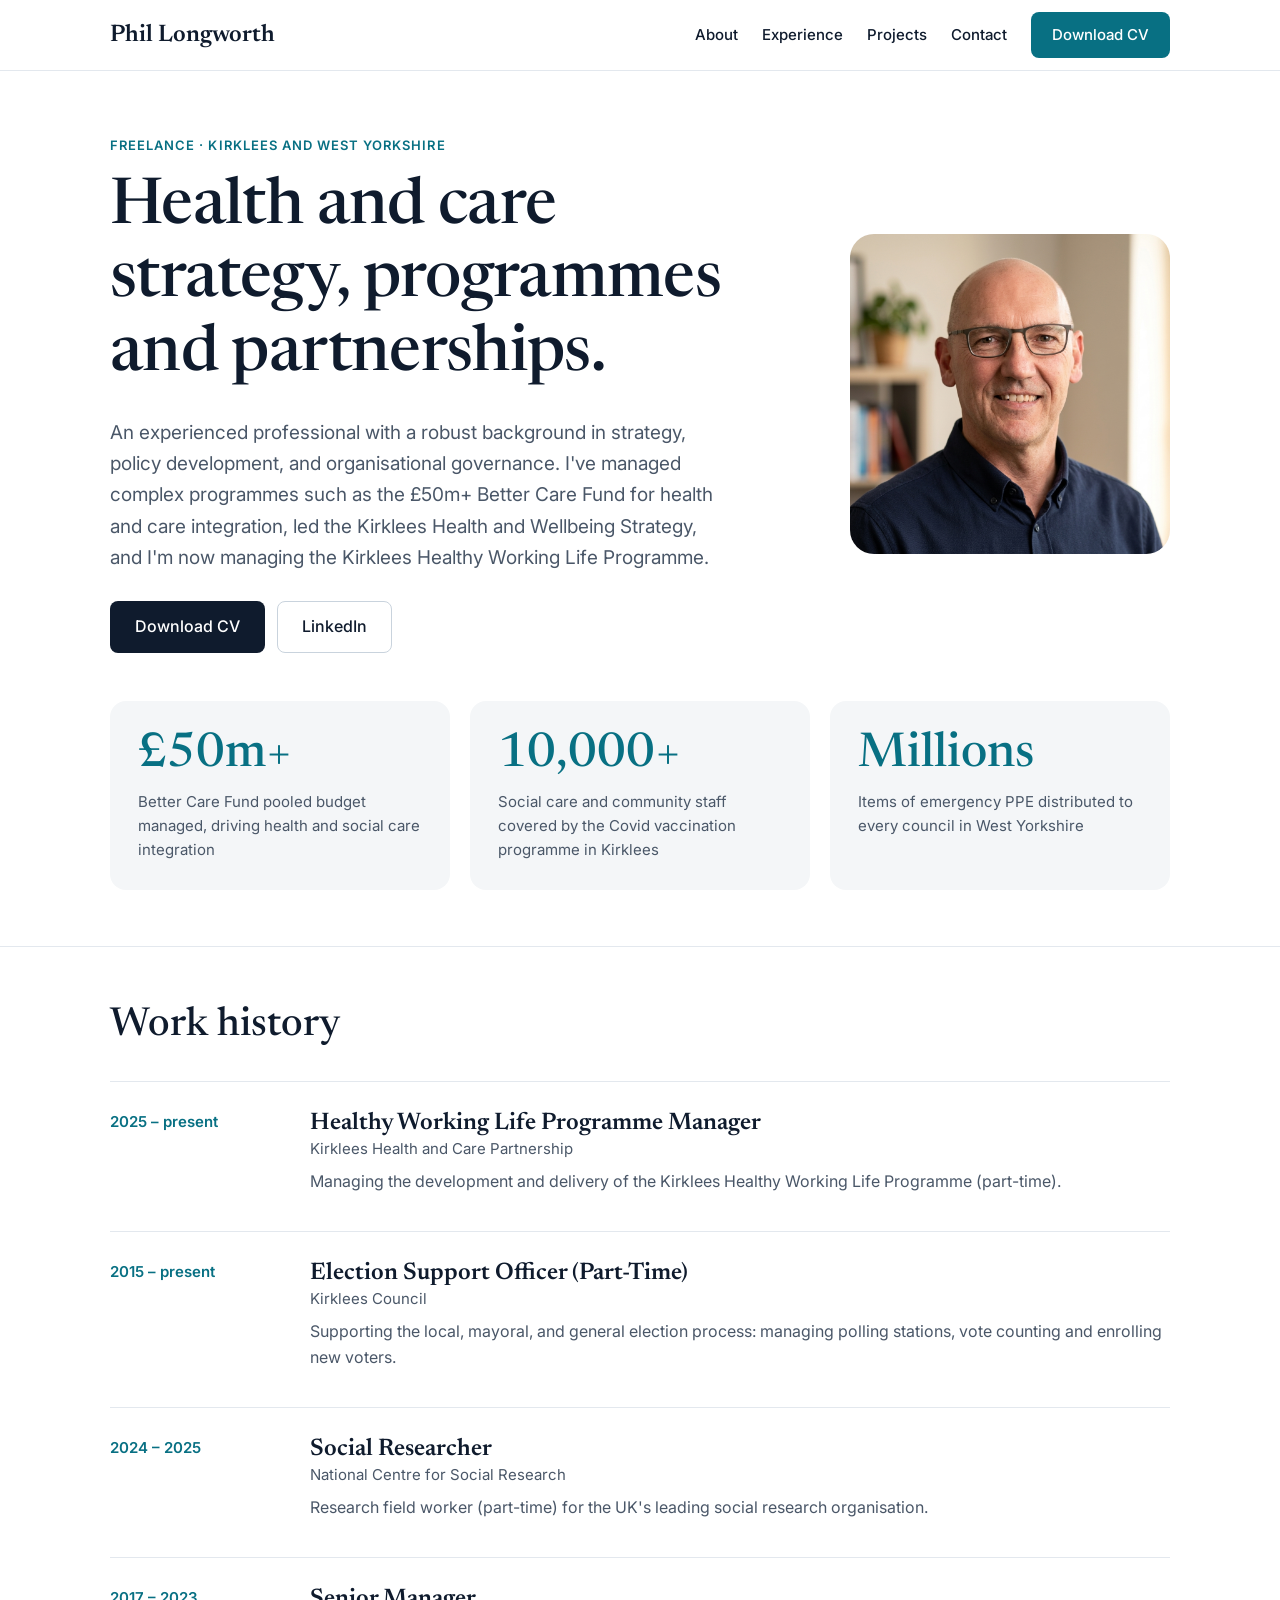
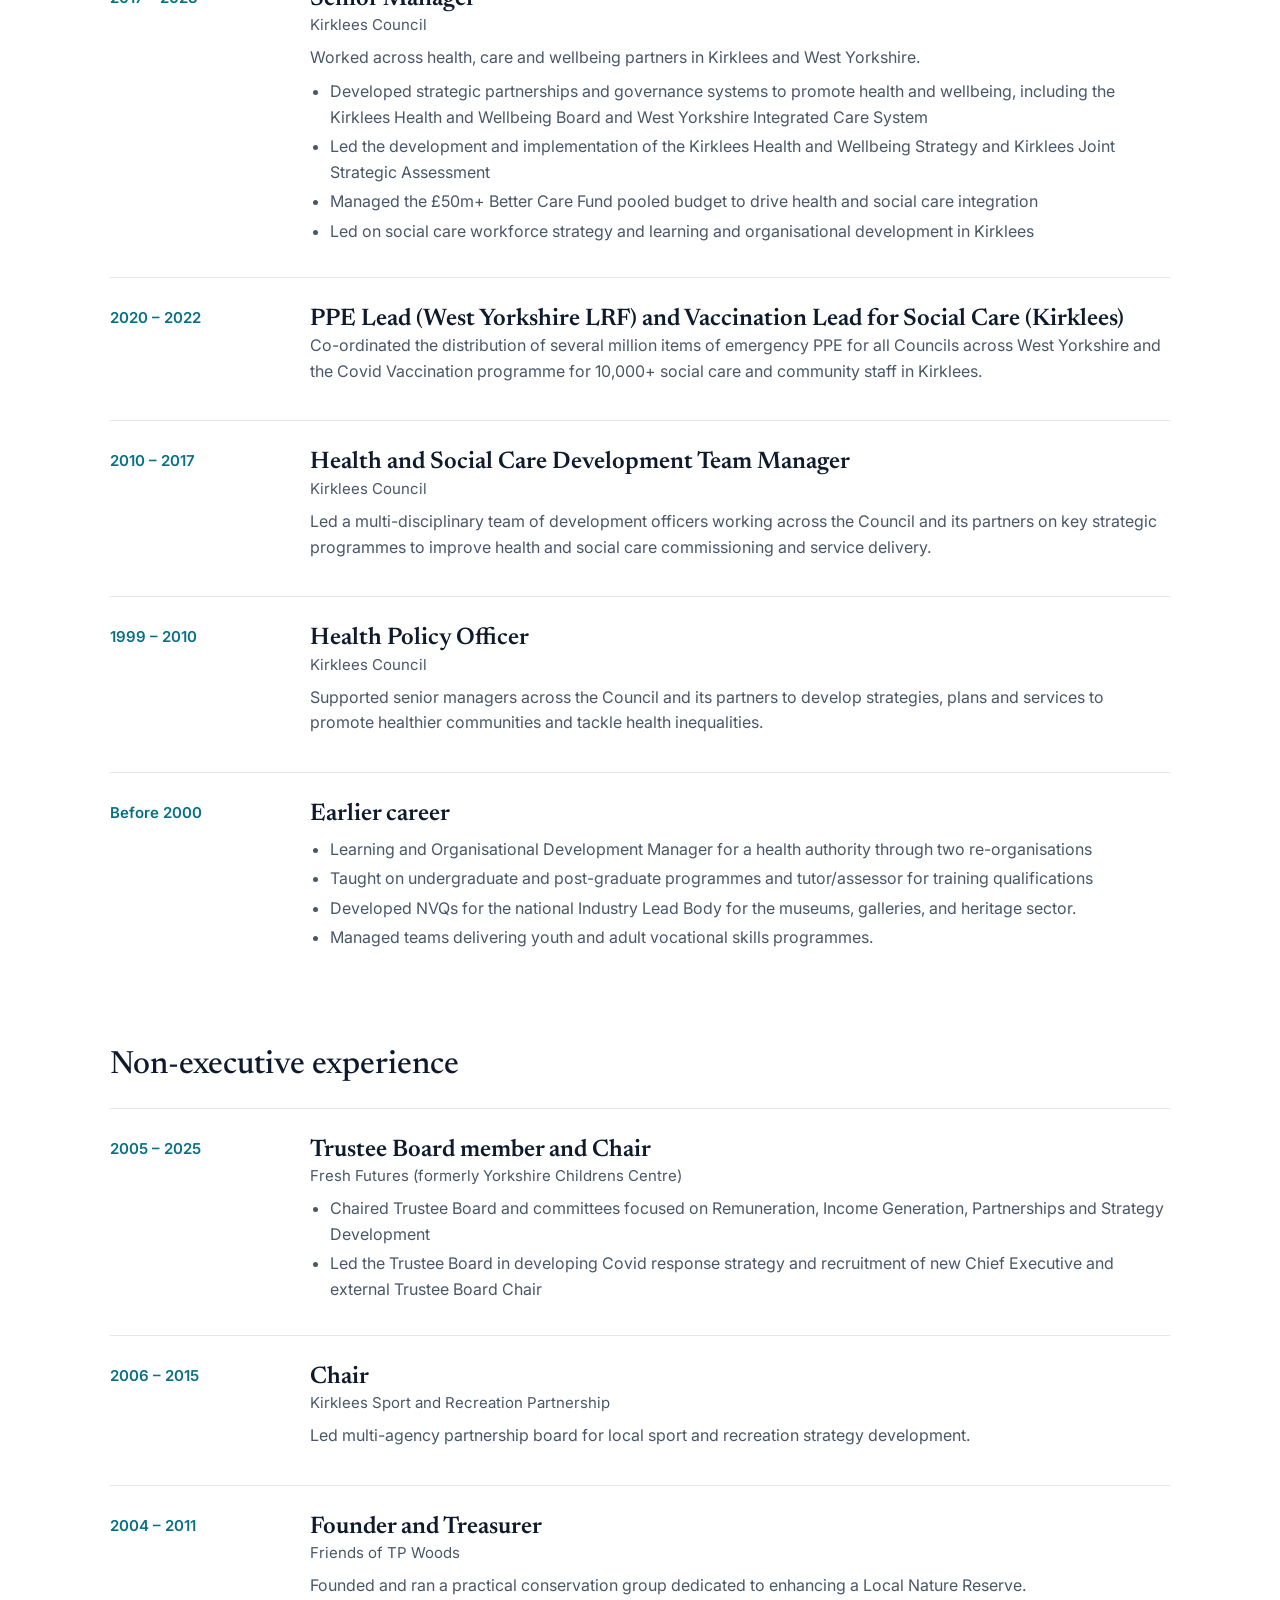
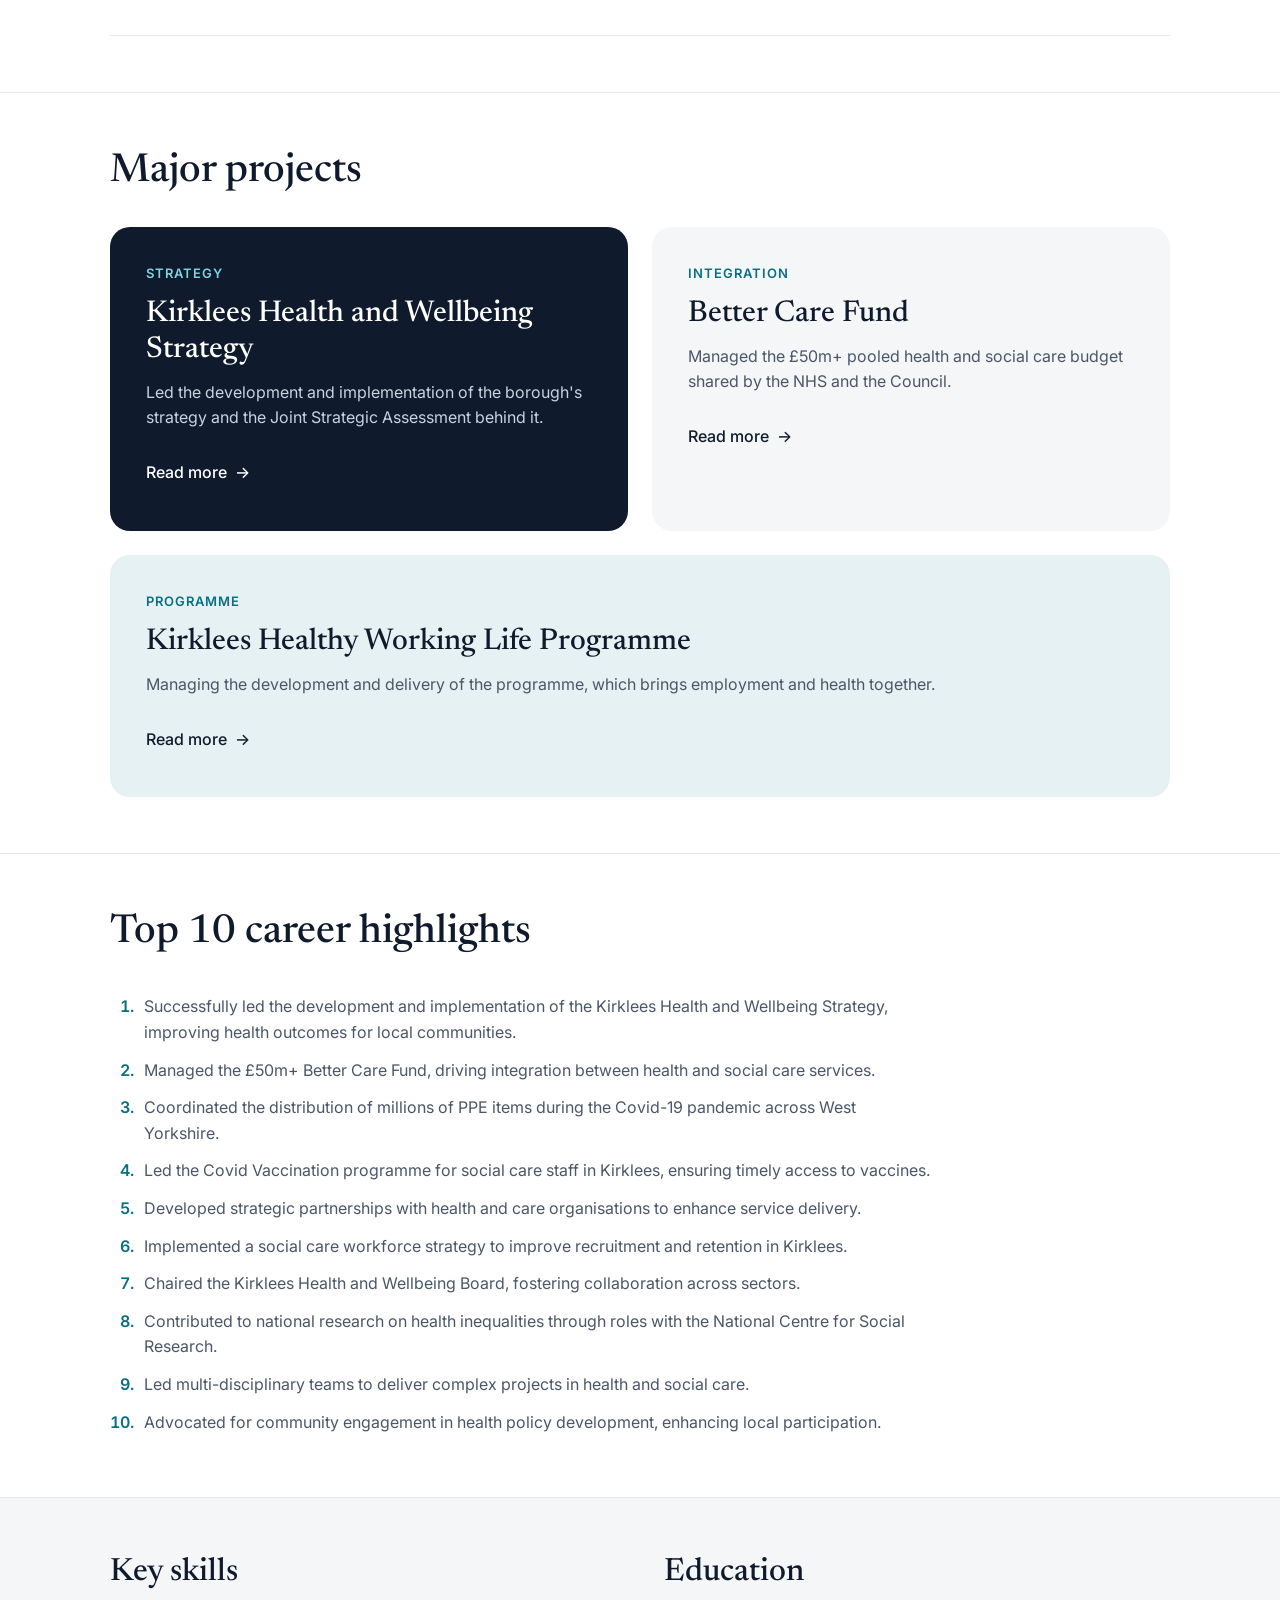
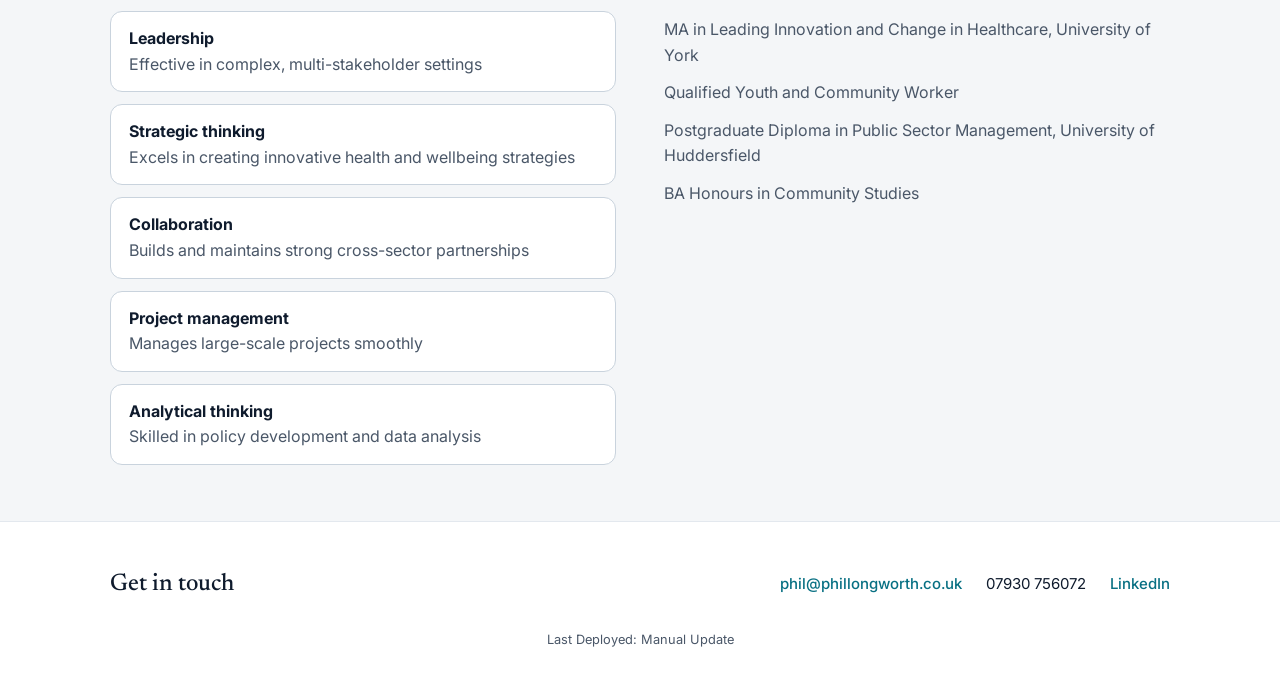
==== commit acdbe9b3: "Add Better Care Fund project page and home card Co-Authored-By: Claude Sonnet 5.5 <noreply@anthropic" ====
--- a/index.html
+++ b/index.html
@@ -187,6 +187,12 @@
                             <h3>Kirklees Health and Wellbeing Strategy</h3>
                             <p>Led the development and implementation of the borough's strategy and the Joint Strategic Assessment behind it.</p>
                             <a class="card-link" href="project1.html">Read more <span aria-hidden="true">&rarr;</span></a>
+                        </div>
+                        <div class="card card--panel">
+                            <p class="card-tag">Integration</p>
+                            <h3>Better Care Fund</h3>
+                            <p>Managed the £50m+ pooled health and social care budget shared by the NHS and the Council.</p>
+                            <a class="card-link" href="project-bcf.html">Read more <span aria-hidden="true">&rarr;</span></a>
                         </div>
                         <div class="card card--tint">
                             <p class="card-tag">Programme</p>
--- a/style.css
+++ b/style.css
@@ -436,6 +436,18 @@
     color:var(--ink);
 }
 
+.card--panel{
+    background:var(--panel);
+}
+
+.card--panel .card-tag{
+    color:var(--accent);
+}
+
+.card--panel .card-link{
+    color:var(--ink);
+}
+
 /* ---------- Skills and education ---------- */
 .two-col{
     display:flex;
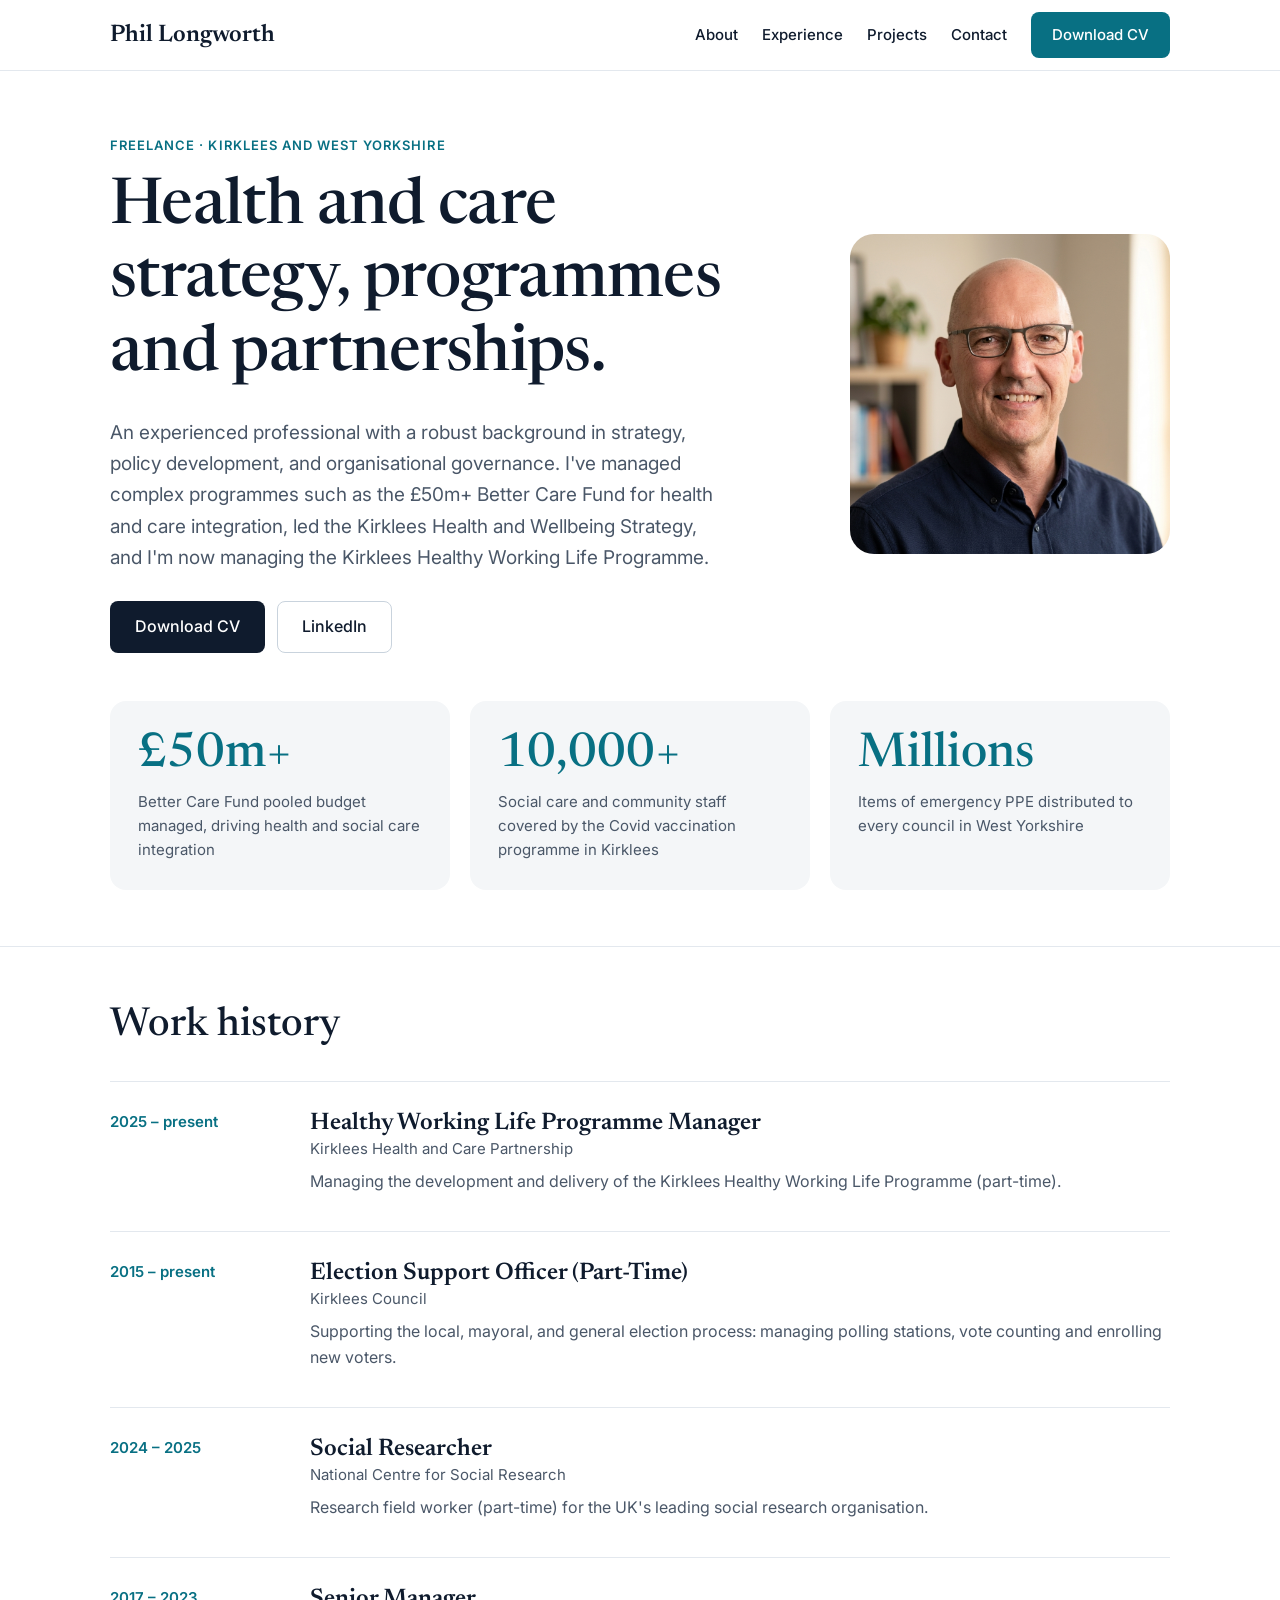
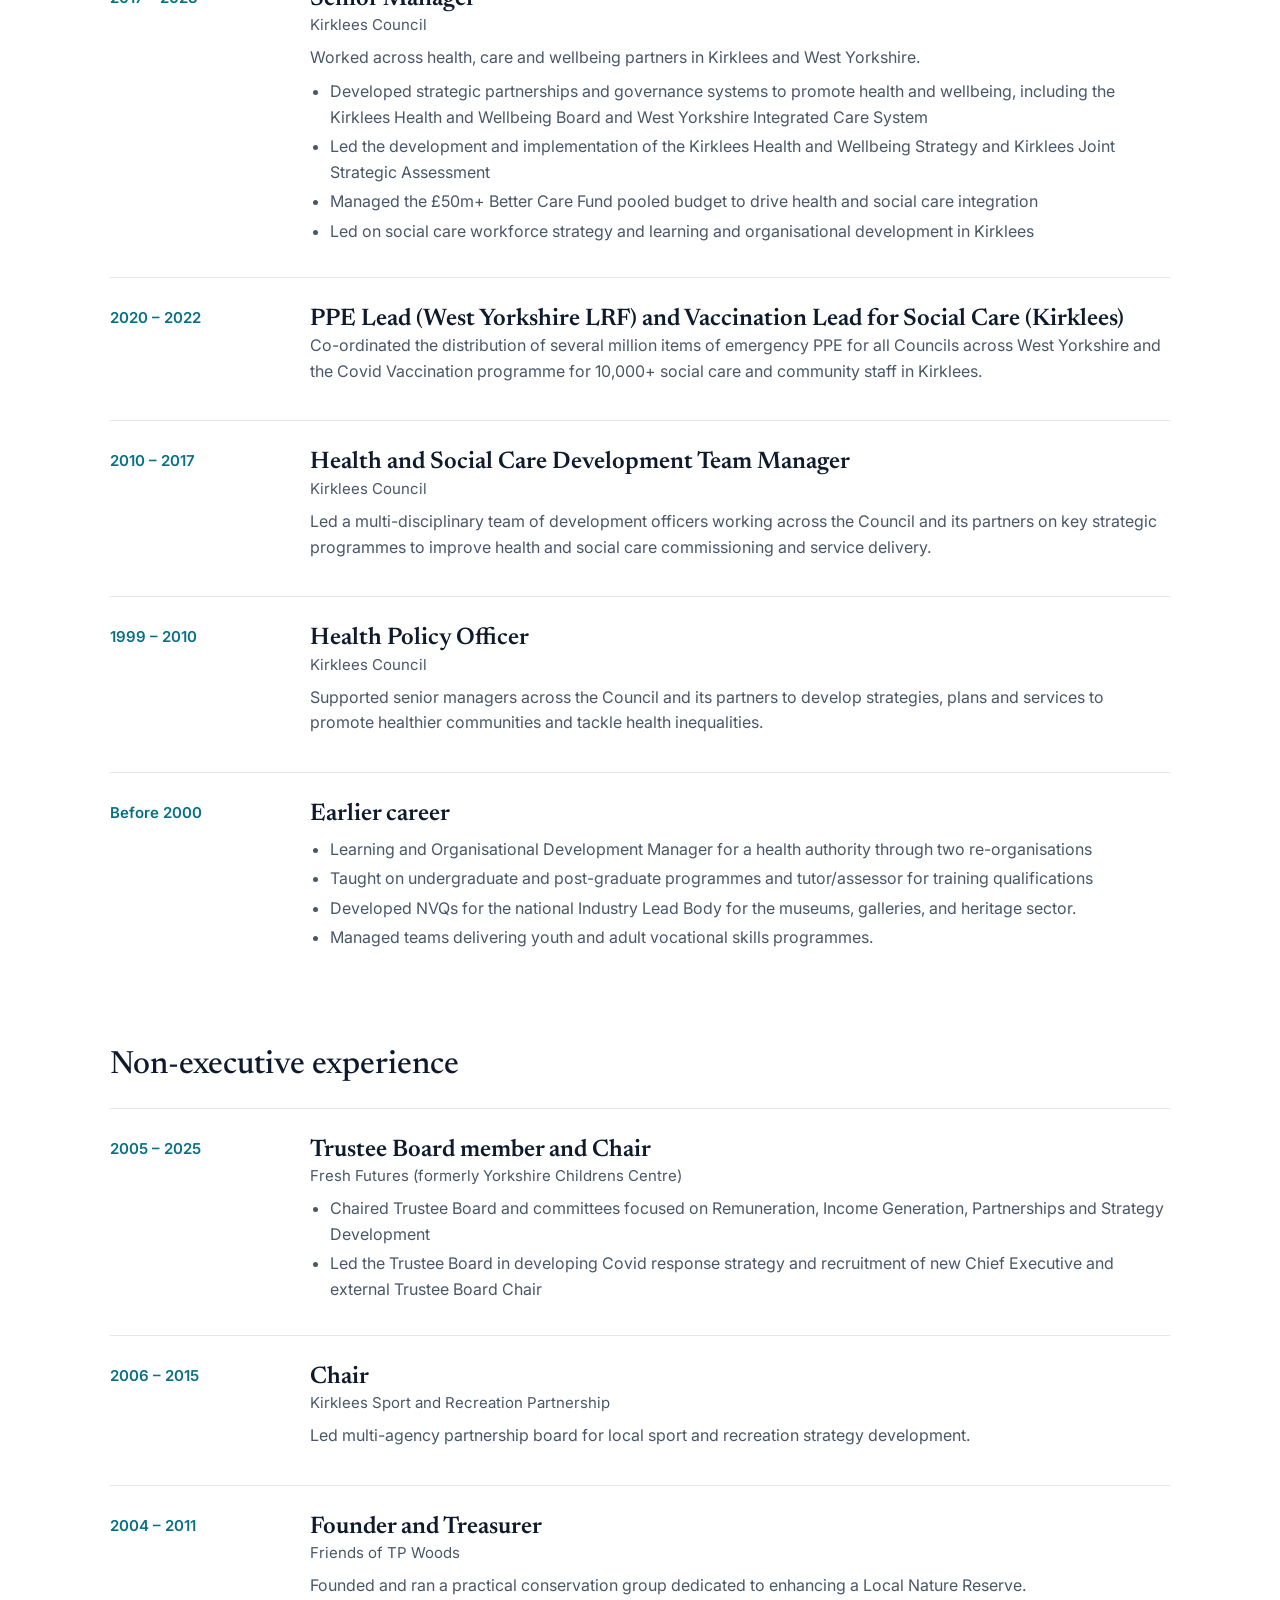
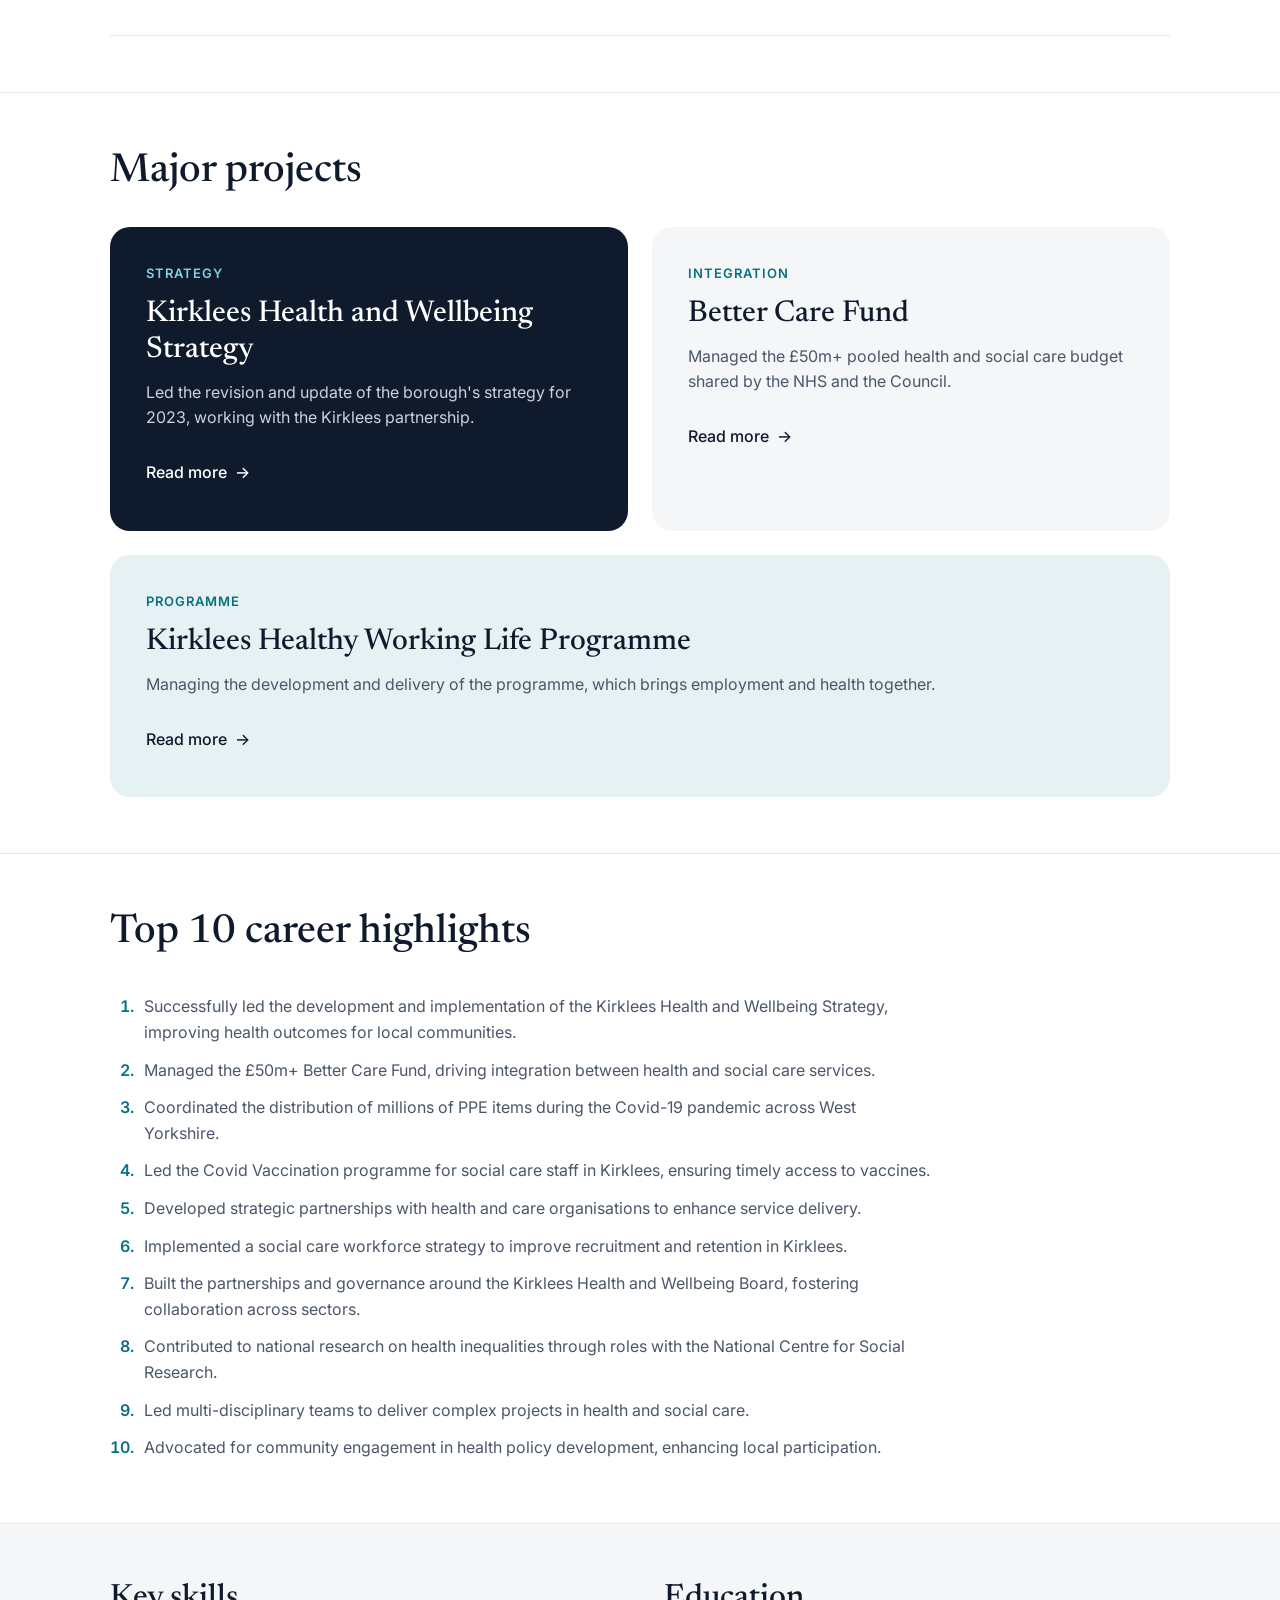
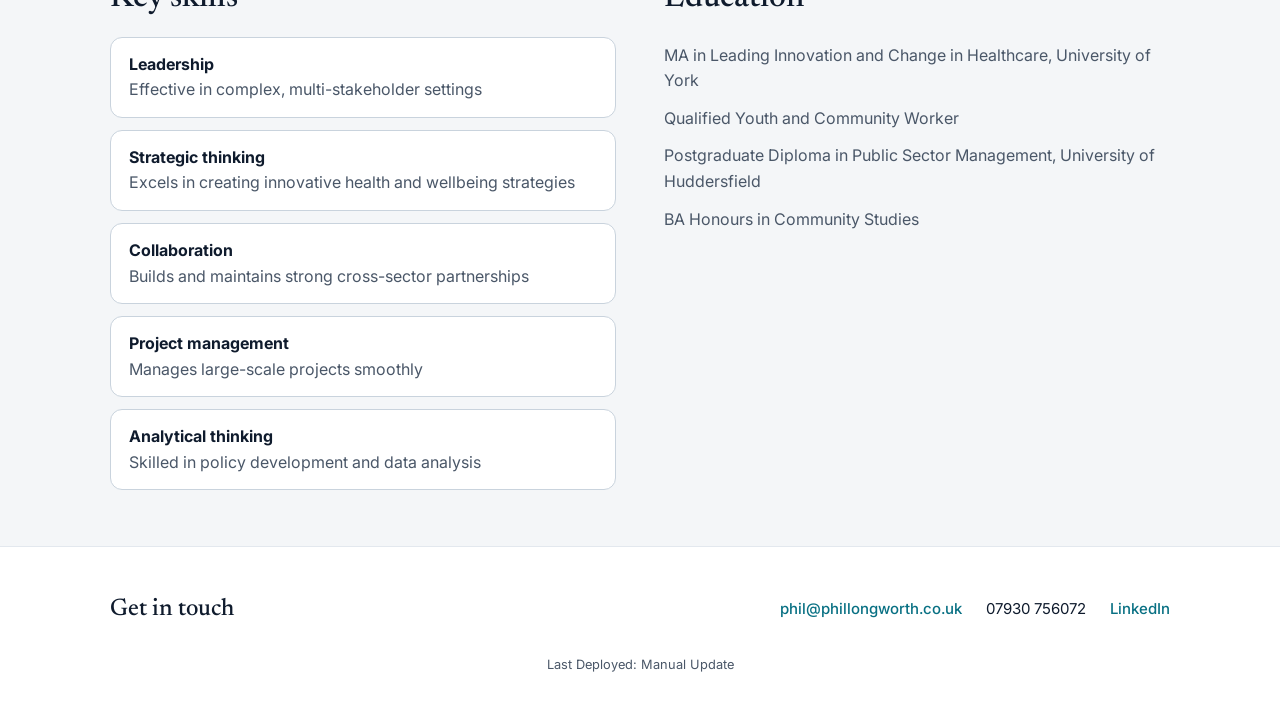
==== commit e77e3556: "Rewrite strategy page around the 2023 revision; remove Health and Wellbeing Board chair claims Co-Au" ====
--- a/index.html
+++ b/index.html
@@ -185,7 +185,7 @@
                         <div class="card card--dark">
                             <p class="card-tag">Strategy</p>
                             <h3>Kirklees Health and Wellbeing Strategy</h3>
-                            <p>Led the development and implementation of the borough's strategy and the Joint Strategic Assessment behind it.</p>
+                            <p>Led the revision and update of the borough's strategy for 2023, working with the Kirklees partnership.</p>
                             <a class="card-link" href="project1.html">Read more <span aria-hidden="true">&rarr;</span></a>
                         </div>
                         <div class="card card--panel">
@@ -214,7 +214,7 @@
                         <li>Led the Covid Vaccination programme for social care staff in Kirklees, ensuring timely access to vaccines.</li>
                         <li>Developed strategic partnerships with health and care organisations to enhance service delivery.</li>
                         <li>Implemented a social care workforce strategy to improve recruitment and retention in Kirklees.</li>
-                        <li>Chaired the Kirklees Health and Wellbeing Board, fostering collaboration across sectors.</li>
+                        <li>Built the partnerships and governance around the Kirklees Health and Wellbeing Board, fostering collaboration across sectors.</li>
                         <li>Contributed to national research on health inequalities through roles with the National Centre for Social Research.</li>
                         <li>Led multi-disciplinary teams to deliver complex projects in health and social care.</li>
                         <li>Advocated for community engagement in health policy development, enhancing local participation.</li>
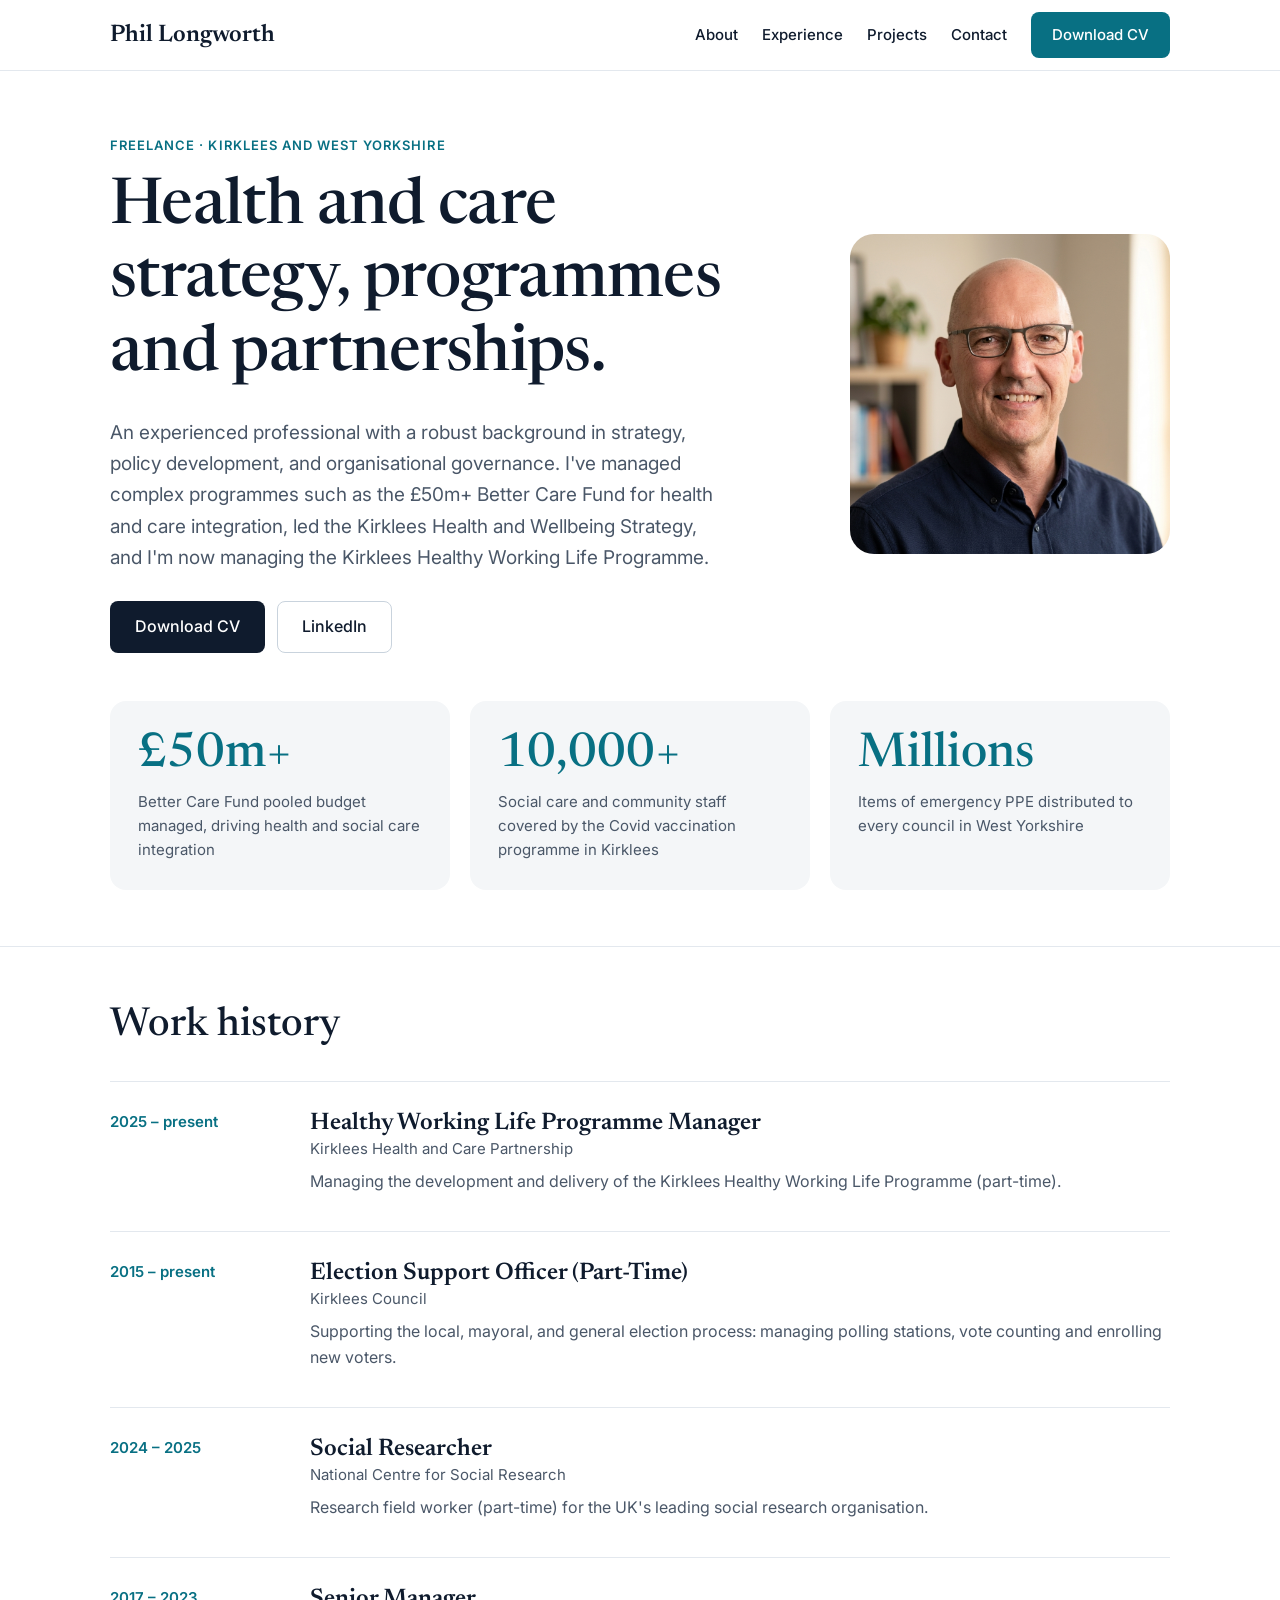
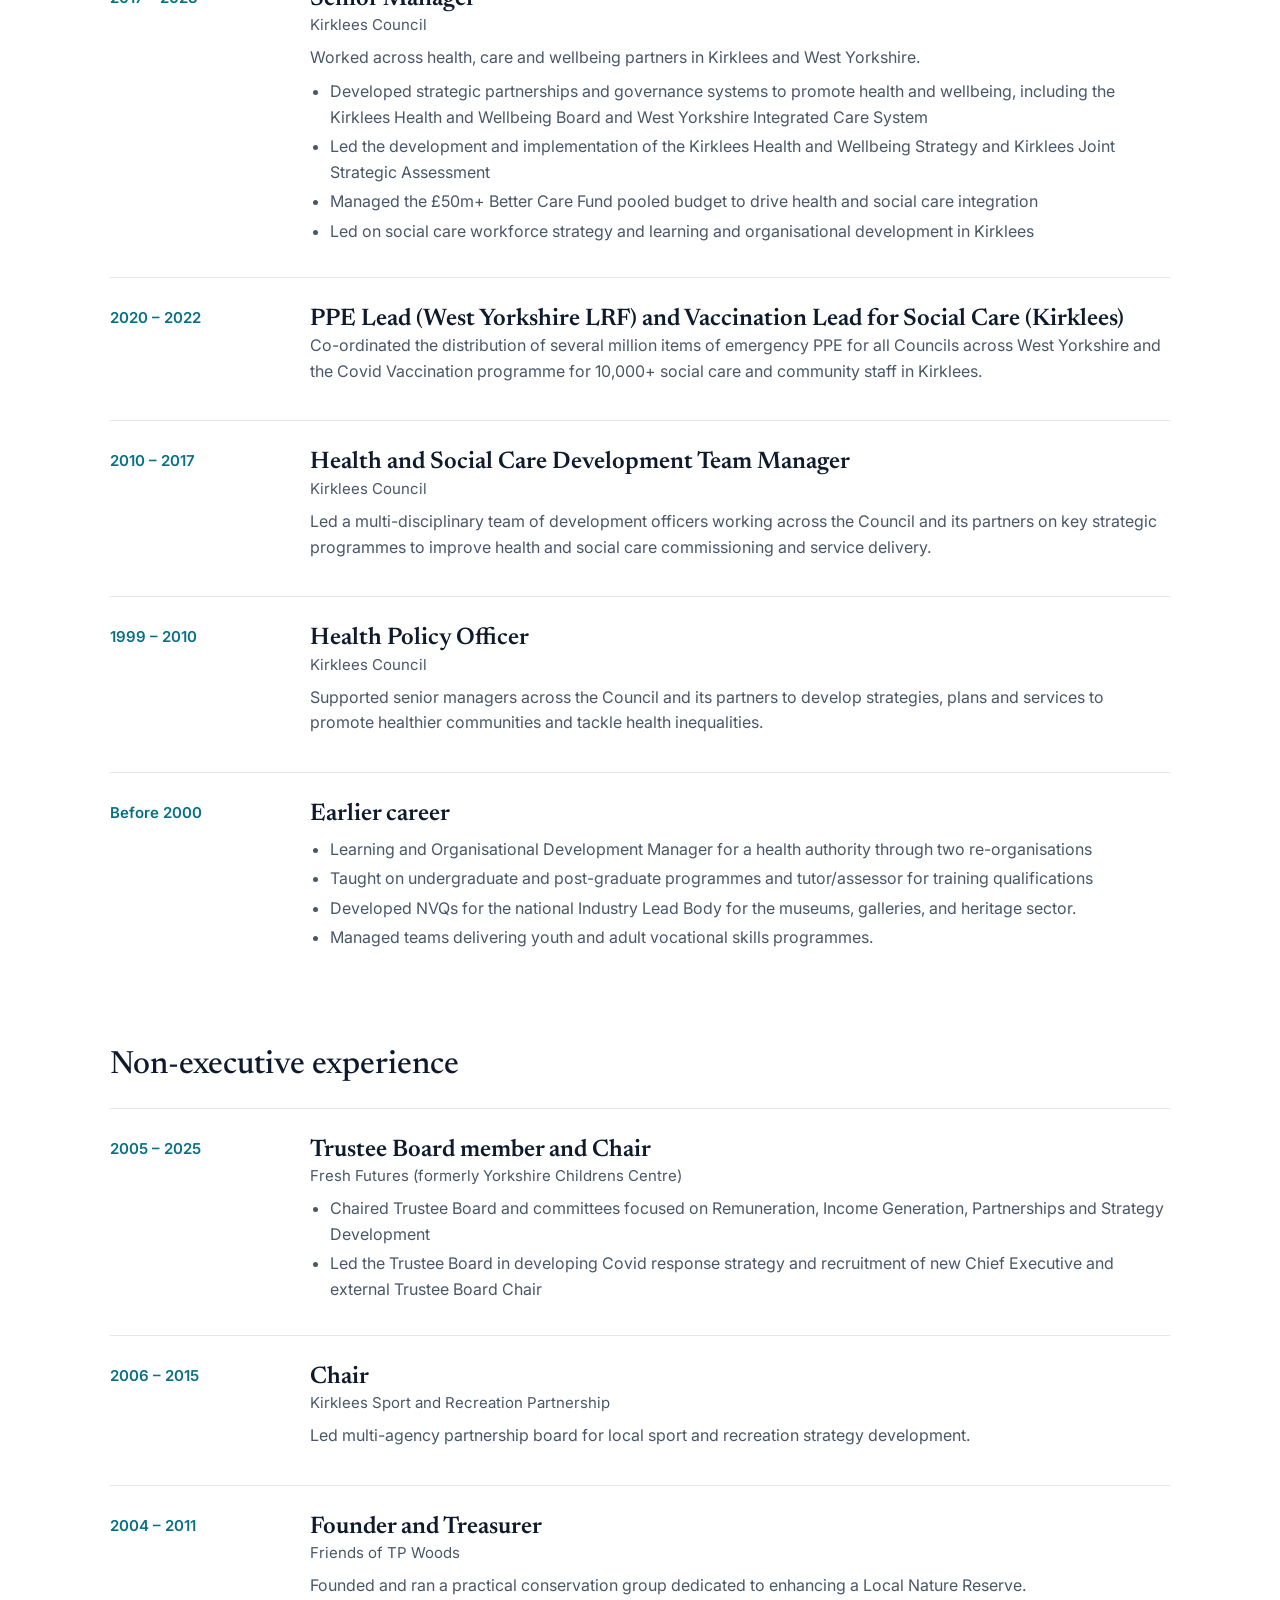
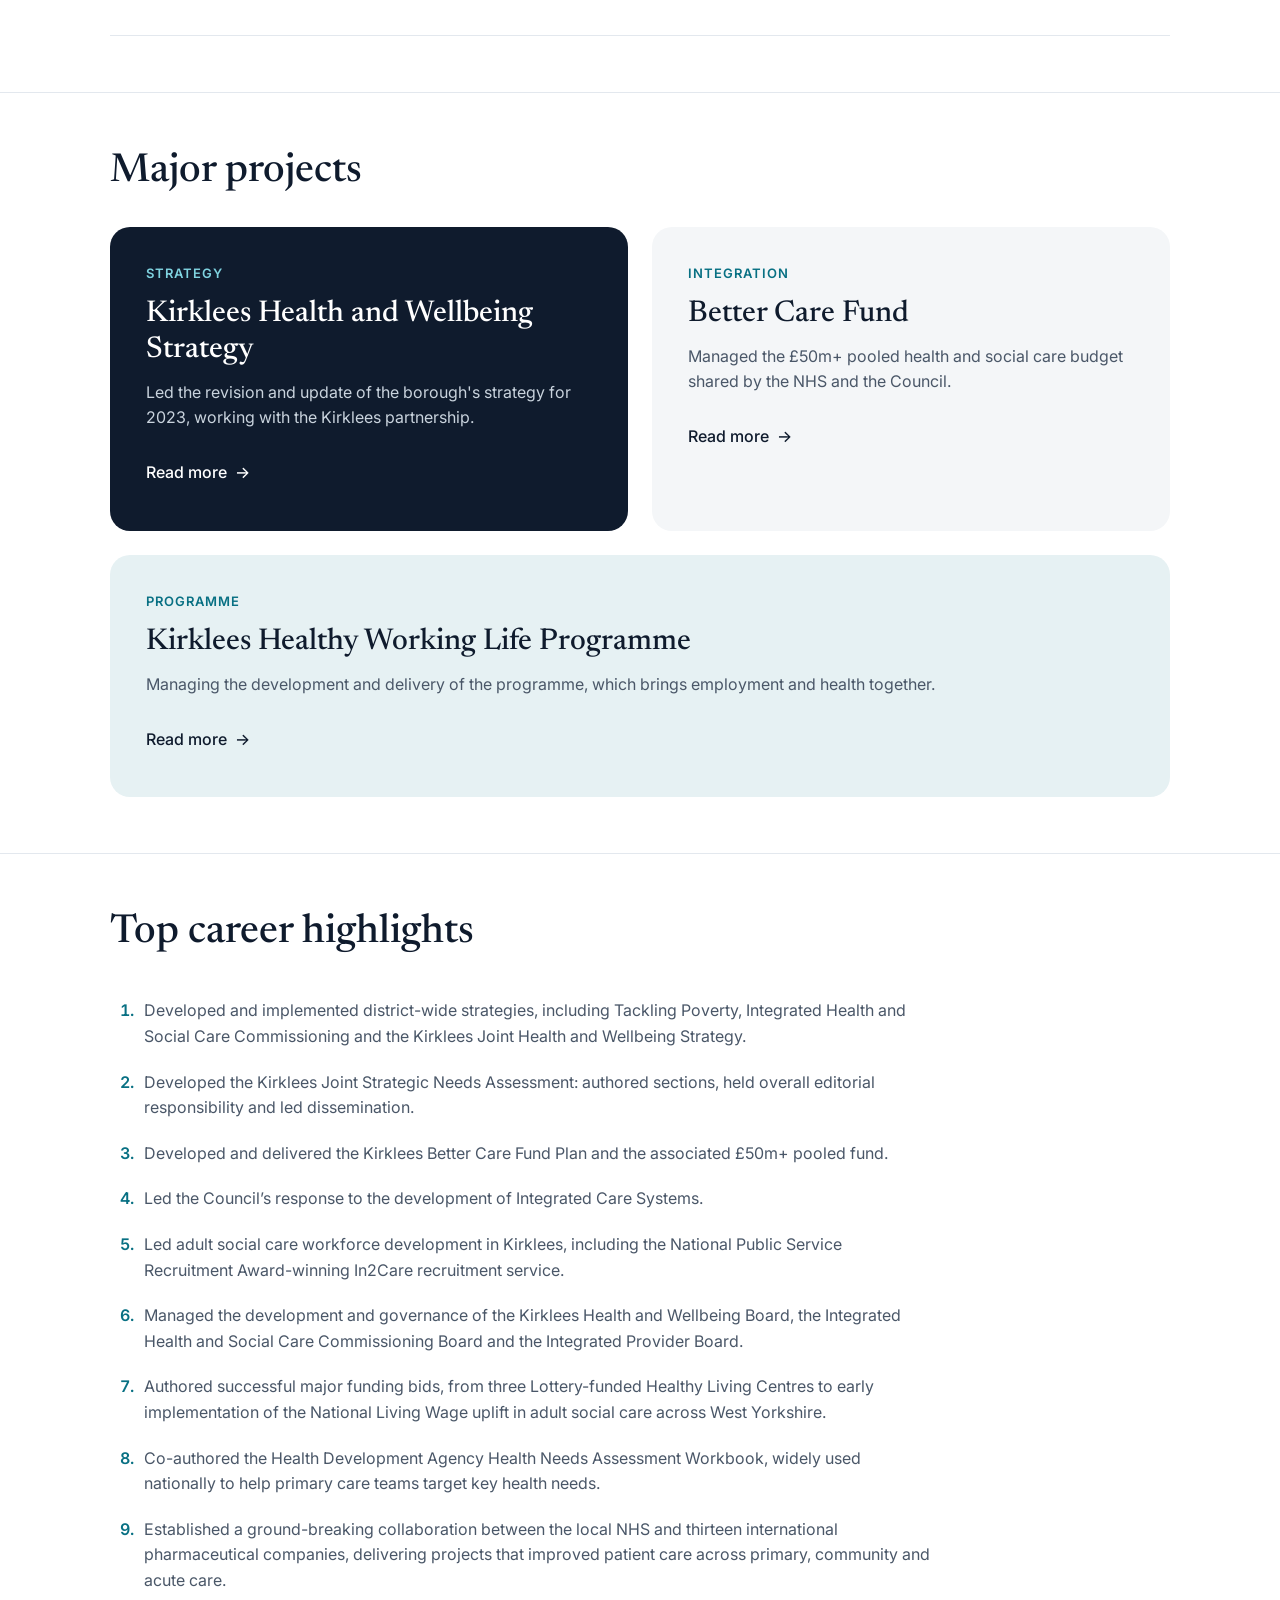
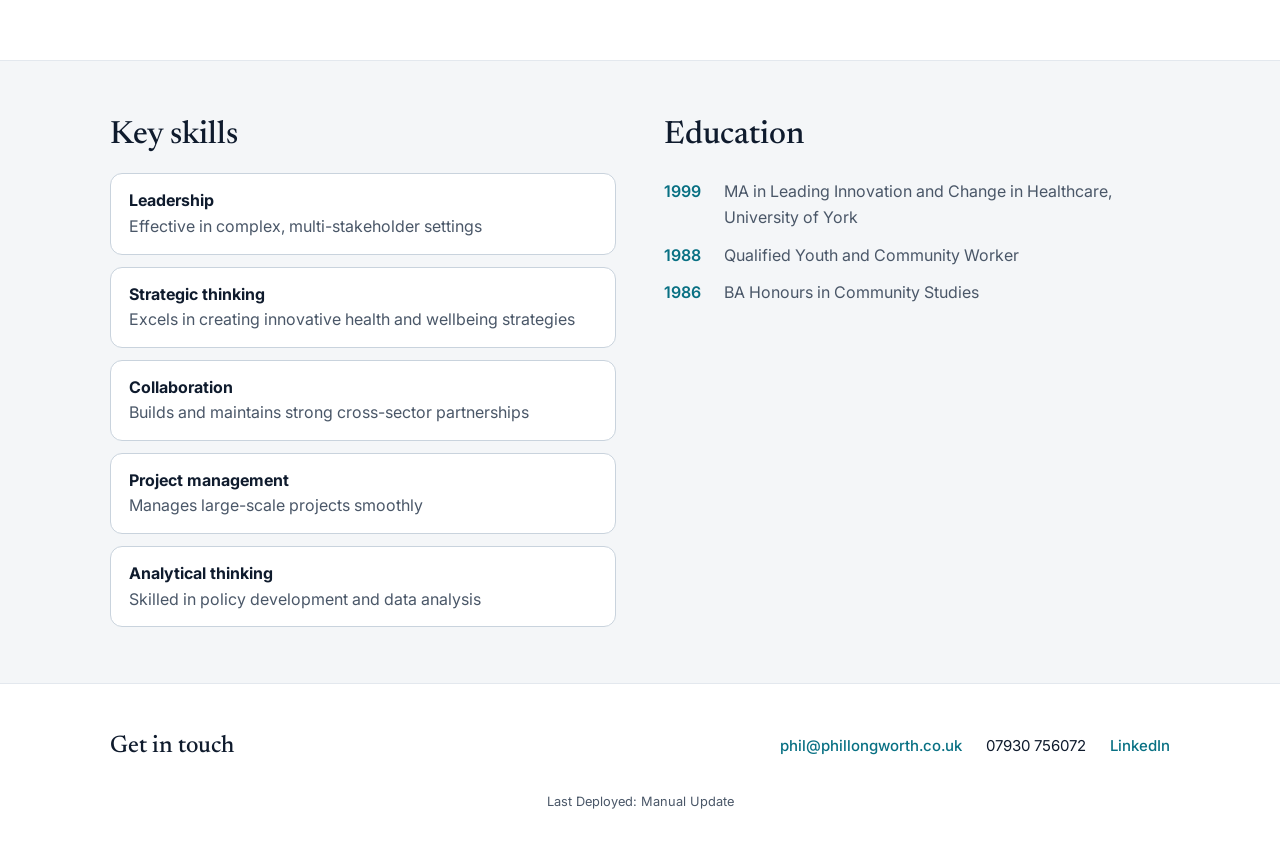
==== commit 8b5779be: "Website: use CV highlights, correct education to match print CV Replaces the generic top-10 list wit" ====
--- a/index.html
+++ b/index.html
@@ -206,18 +206,17 @@
 
             <section class="section">
                 <div class="wrap">
-                    <h2>Top 10 career highlights</h2>
+                    <h2>Top career highlights</h2>
                     <ol class="highlights">
-                        <li>Successfully led the development and implementation of the Kirklees Health and Wellbeing Strategy, improving health outcomes for local communities.</li>
-                        <li>Managed the £50m+ Better Care Fund, driving integration between health and social care services.</li>
-                        <li>Coordinated the distribution of millions of PPE items during the Covid-19 pandemic across West Yorkshire.</li>
-                        <li>Led the Covid Vaccination programme for social care staff in Kirklees, ensuring timely access to vaccines.</li>
-                        <li>Developed strategic partnerships with health and care organisations to enhance service delivery.</li>
-                        <li>Implemented a social care workforce strategy to improve recruitment and retention in Kirklees.</li>
-                        <li>Built the partnerships and governance around the Kirklees Health and Wellbeing Board, fostering collaboration across sectors.</li>
-                        <li>Contributed to national research on health inequalities through roles with the National Centre for Social Research.</li>
-                        <li>Led multi-disciplinary teams to deliver complex projects in health and social care.</li>
-                        <li>Advocated for community engagement in health policy development, enhancing local participation.</li>
+                        <li>Developed and implemented district-wide strategies, including Tackling Poverty, Integrated Health and Social Care Commissioning and the Kirklees Joint Health and Wellbeing Strategy.</li>
+                        <li>Developed the Kirklees Joint Strategic Needs Assessment: authored sections, held overall editorial responsibility and led dissemination.</li>
+                        <li>Developed and delivered the Kirklees Better Care Fund Plan and the associated £50m+ pooled fund.</li>
+                        <li>Led the Council&rsquo;s response to the development of Integrated Care Systems.</li>
+                        <li>Led adult social care workforce development in Kirklees, including the National Public Service Recruitment Award-winning In2Care recruitment service.</li>
+                        <li>Managed the development and governance of the Kirklees Health and Wellbeing Board, the Integrated Health and Social Care Commissioning Board and the Integrated Provider Board.</li>
+                        <li>Authored successful major funding bids, from three Lottery-funded Healthy Living Centres to early implementation of the National Living Wage uplift in adult social care across West Yorkshire.</li>
+                        <li>Co-authored the Health Development Agency Health Needs Assessment Workbook, widely used nationally to help primary care teams target key health needs.</li>
+                        <li>Established a ground-breaking collaboration between the local NHS and thirteen international pharmaceutical companies, delivering projects that improved patient care across primary, community and acute care.</li>
                     </ol>
                 </div>
             </section>
@@ -237,10 +236,9 @@
                     <div>
                         <h2>Education</h2>
                         <ul class="plain-list">
-                            <li>MA in Leading Innovation and Change in Healthcare, University of York</li>
-                            <li>Qualified Youth and Community Worker</li>
-                            <li>Postgraduate Diploma in Public Sector Management, University of Huddersfield</li>
-                            <li>BA Honours in Community Studies</li>
+                            <li><span class="yr">1999</span>MA in Leading Innovation and Change in Healthcare, University of York</li>
+                            <li><span class="yr">1988</span>Qualified Youth and Community Worker</li>
+                            <li><span class="yr">1986</span>BA Honours in Community Studies</li>
                         </ul>
                     </div>
                 </div>
--- a/style.css
+++ b/style.css
@@ -359,7 +359,7 @@
 }
 
 .highlights li{
-    padding:6px 0 6px 6px;
+    padding:10px 0 10px 6px;
 }
 
 .highlights li::marker{
@@ -493,7 +493,15 @@
 }
 
 .plain-list li{
+    display:flex;
+    gap:12px;
     padding:6px 0;
+}
+
+.plain-list .yr{
+    flex:0 0 3em;
+    font-weight:600;
+    color:var(--accent);
 }
 
 /* ---------- Footer ---------- */
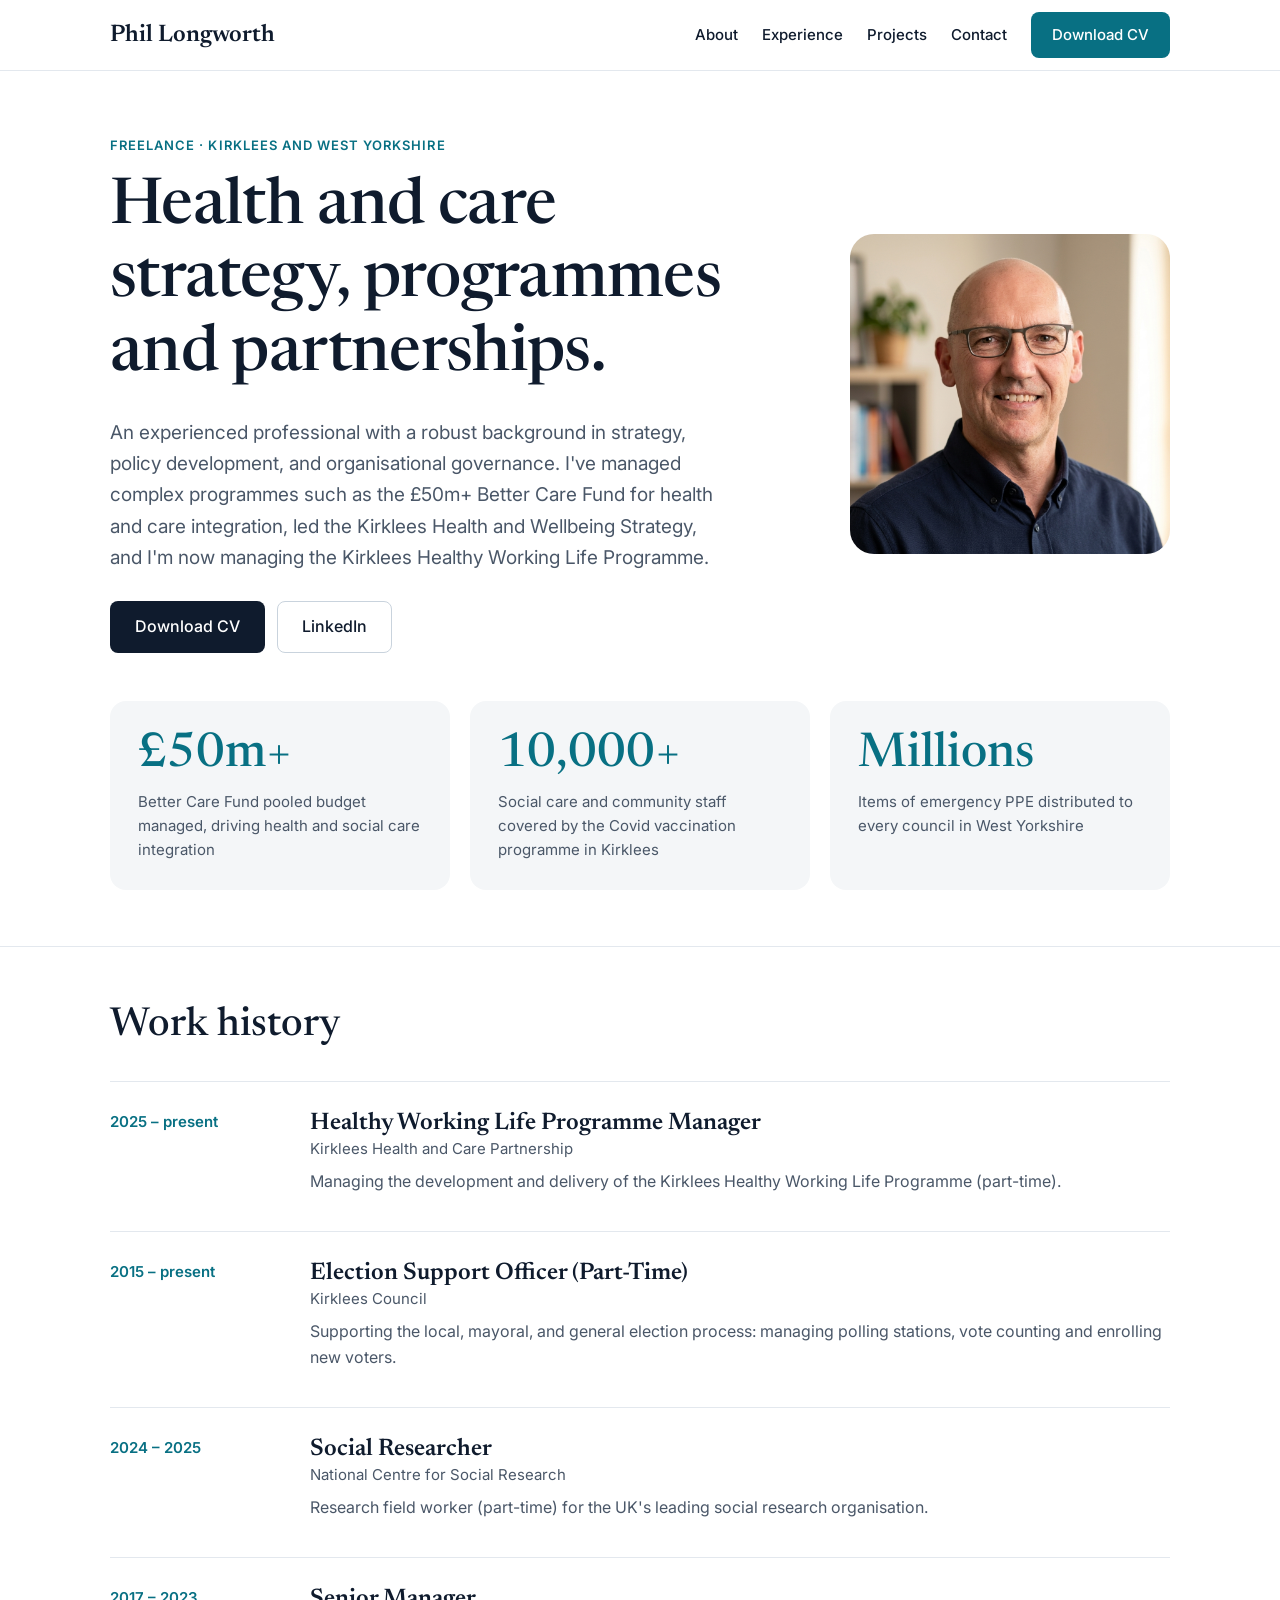
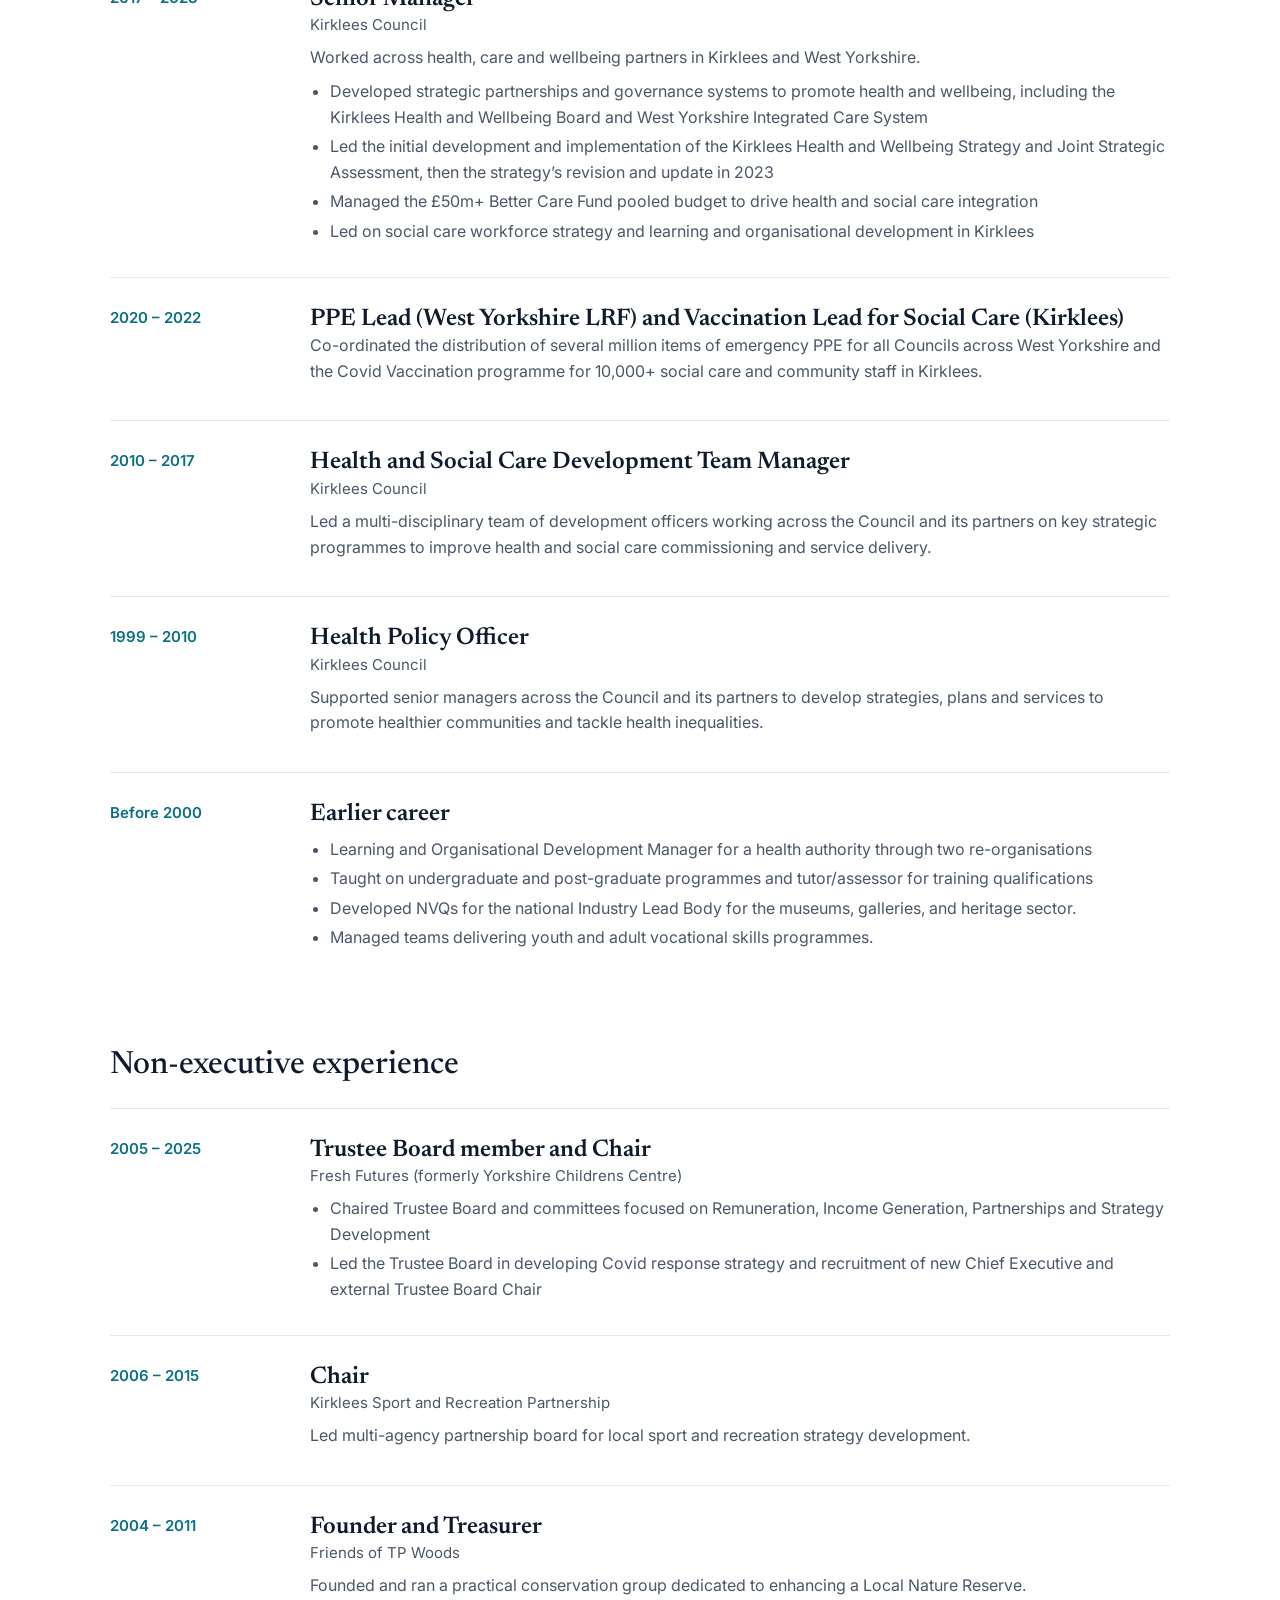
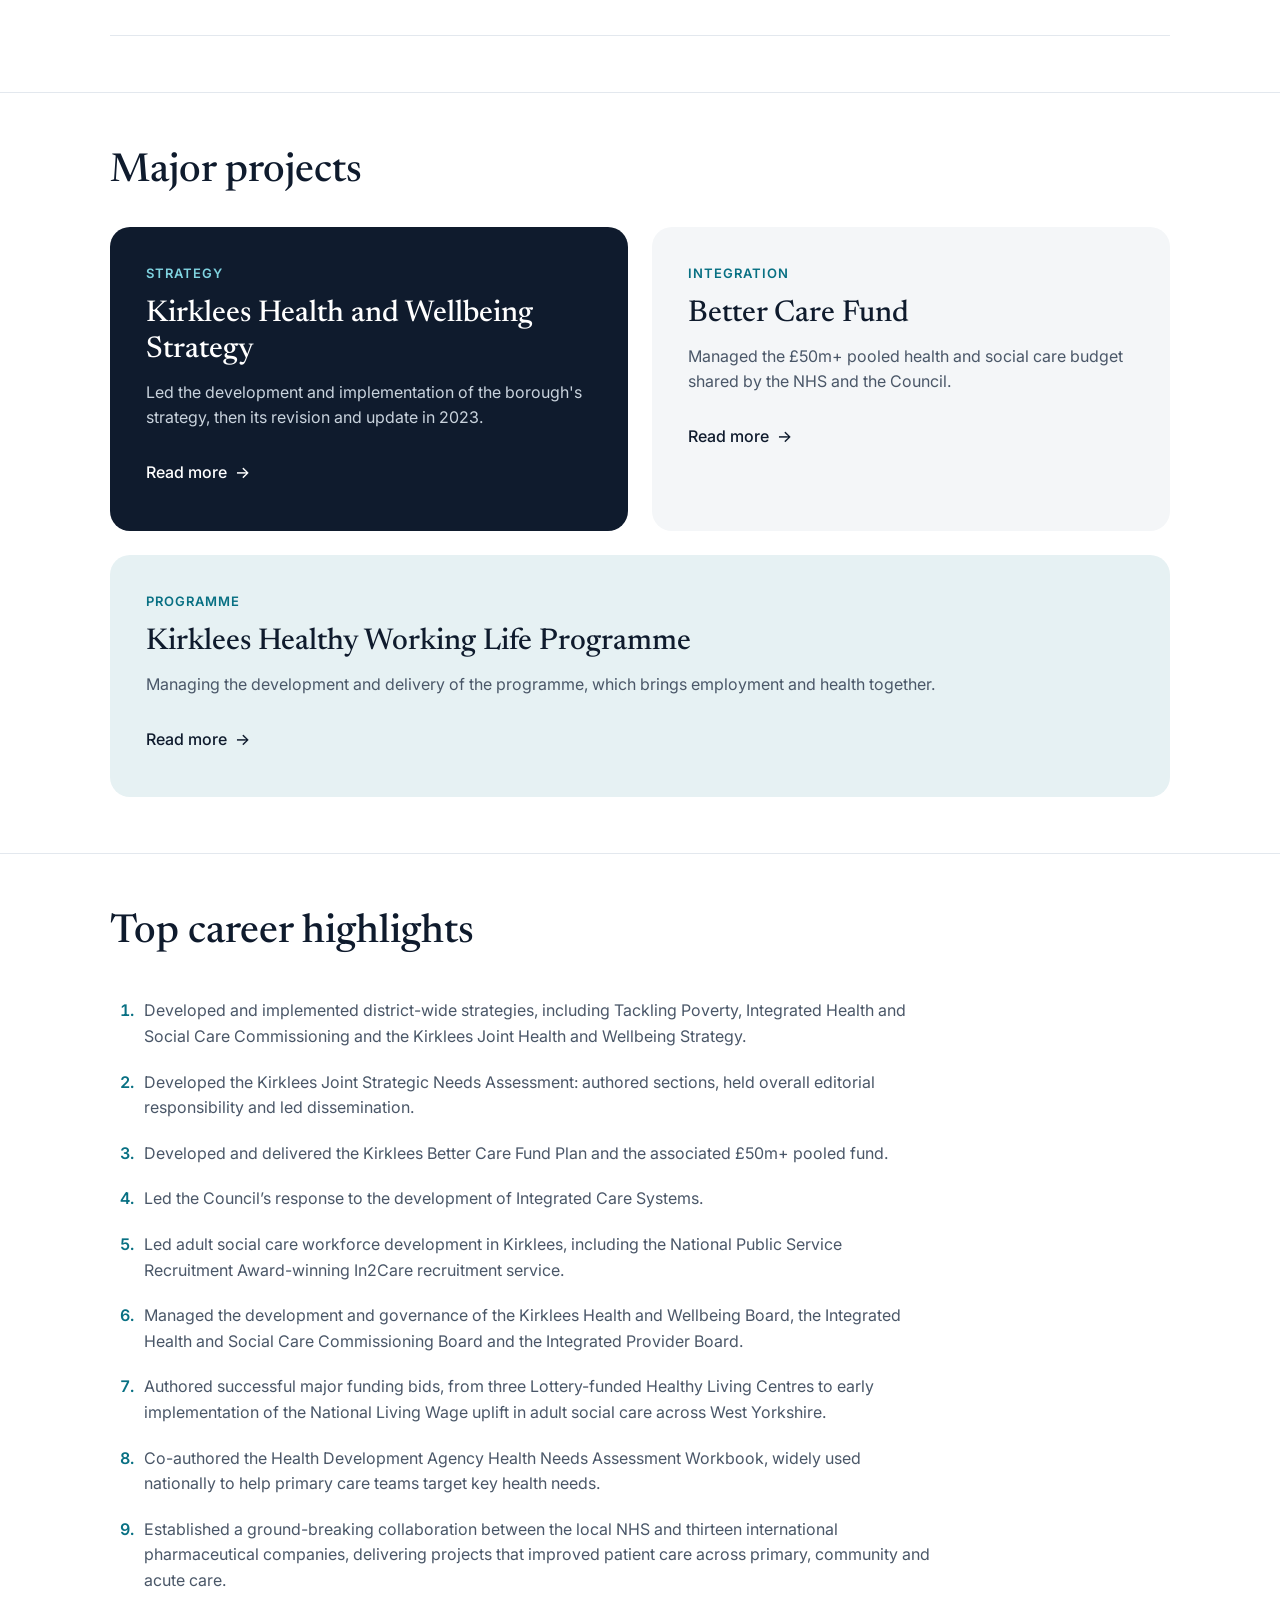
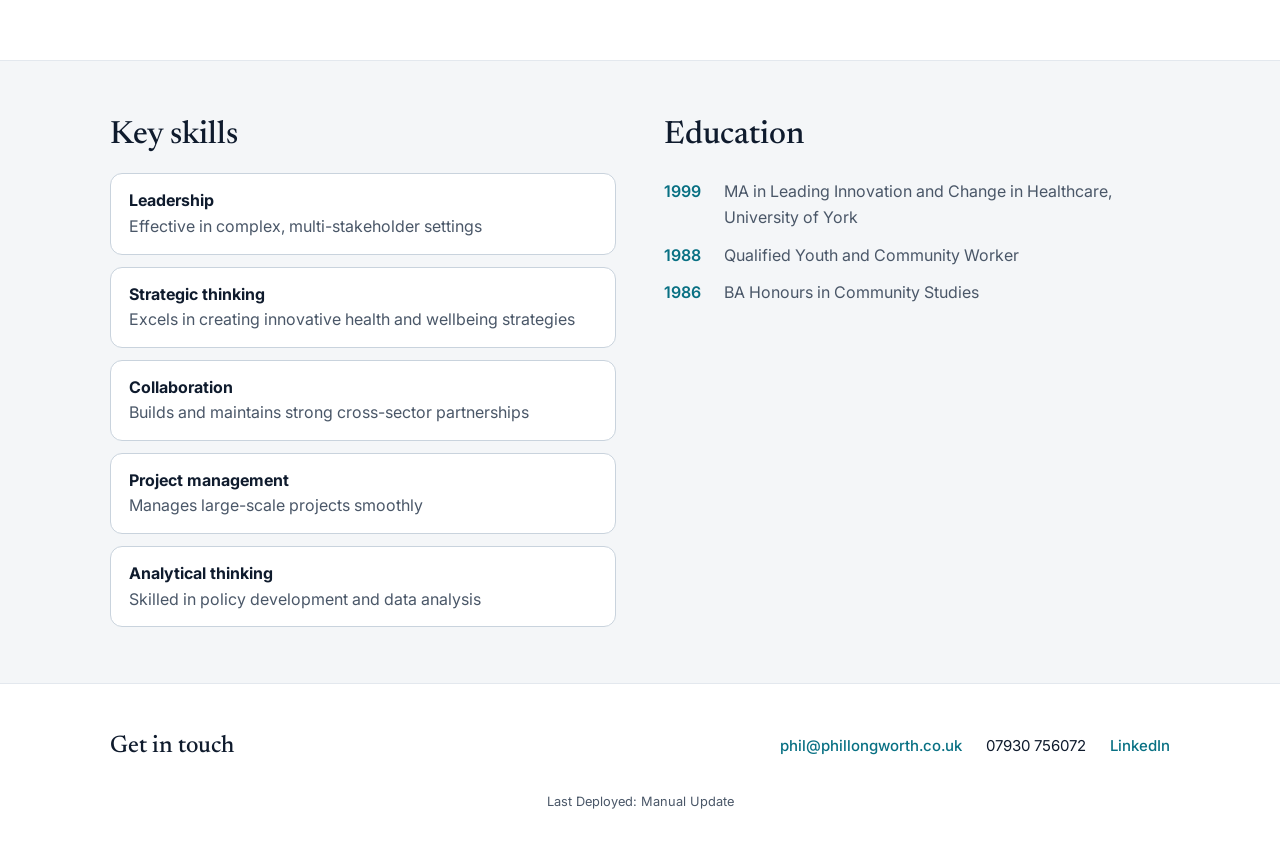
==== commit d1a4eeb9: "Strategy role: initial development and implementation, then 2023 revision and update Updates the Sen" ====
--- a/index.html
+++ b/index.html
@@ -6,7 +6,7 @@
         <title>Phil Longworth</title>
         <meta name="description" content="Phil Longworth: freelance health and care strategy, policy and programme management in Kirklees and West Yorkshire.">
         <meta name="viewport" content="width=device-width, initial-scale=1">
-        <link rel="stylesheet" href="style.css">
+        <link rel="stylesheet" href="style.css?v=20261026b">
     </head>
     <body>
 
@@ -18,7 +18,7 @@
                     <a href="#experience">Experience</a>
                     <a href="#projects">Projects</a>
                     <a href="#contact">Contact</a>
-                    <a class="btn btn--accent" href="./assets/resume.pdf" target="_blank">Download CV</a>
+                    <a class="btn btn--accent" href="./assets/resume.pdf?v=20261026b" target="_blank">Download CV</a>
                 </nav>
             </div>
         </header>
@@ -32,7 +32,7 @@
                         <h1>Health and care strategy, programmes and partnerships.</h1>
                         <p class="lede">An experienced professional with a robust background in strategy, policy development, and organisational governance. I've managed complex programmes such as the £50m+ Better Care Fund for health and care integration, led the Kirklees Health and Wellbeing Strategy, and I'm now managing the Kirklees Healthy Working Life Programme.</p>
                         <div class="hero-actions">
-                            <a class="btn btn--solid" href="./assets/resume.pdf" target="_blank">Download CV</a>
+                            <a class="btn btn--solid" href="./assets/resume.pdf?v=20261026b" target="_blank">Download CV</a>
                             <a class="btn btn--outline" href="https://www.linkedin.com/in/phil-longworth-13051220/" target="_blank" rel="noopener">LinkedIn</a>
                         </div>
                     </div>
@@ -98,7 +98,7 @@
                             <p>Worked across health, care and wellbeing partners in Kirklees and West Yorkshire.</p>
                             <ul>
                                 <li>Developed strategic partnerships and governance systems to promote health and wellbeing, including the Kirklees Health and Wellbeing Board and West Yorkshire Integrated Care System</li>
-                                <li>Led the development and implementation of the Kirklees Health and Wellbeing Strategy and Kirklees Joint Strategic Assessment</li>
+                                <li>Led the initial development and implementation of the Kirklees Health and Wellbeing Strategy and Joint Strategic Assessment, then the strategy&rsquo;s revision and update in 2023</li>
                                 <li>Managed the £50m+ Better Care Fund pooled budget to drive health and social care integration</li>
                                 <li>Led on social care workforce strategy and learning and organisational development in Kirklees</li>
                             </ul>
@@ -185,7 +185,7 @@
                         <div class="card card--dark">
                             <p class="card-tag">Strategy</p>
                             <h3>Kirklees Health and Wellbeing Strategy</h3>
-                            <p>Led the revision and update of the borough's strategy for 2023, working with the Kirklees partnership.</p>
+                            <p>Led the development and implementation of the borough's strategy, then its revision and update in 2023.</p>
                             <a class="card-link" href="project1.html">Read more <span aria-hidden="true">&rarr;</span></a>
                         </div>
                         <div class="card card--panel">
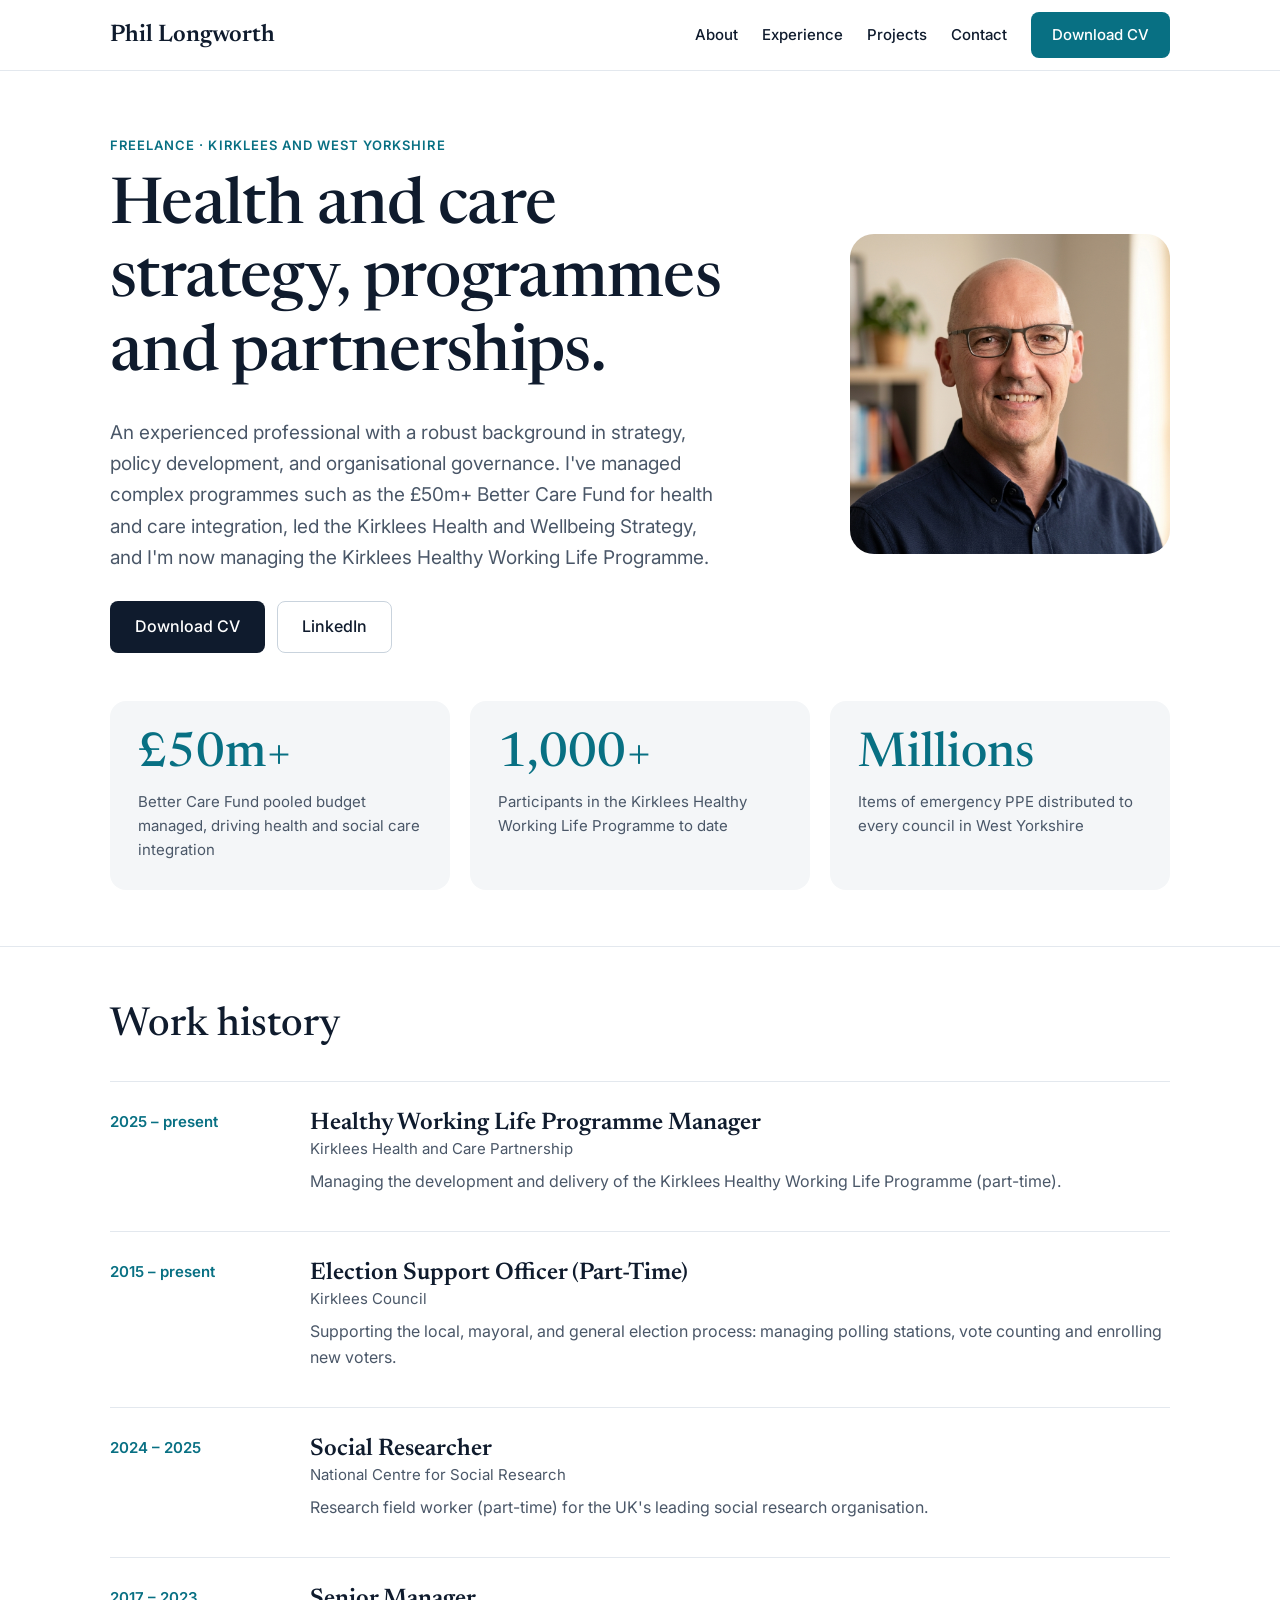
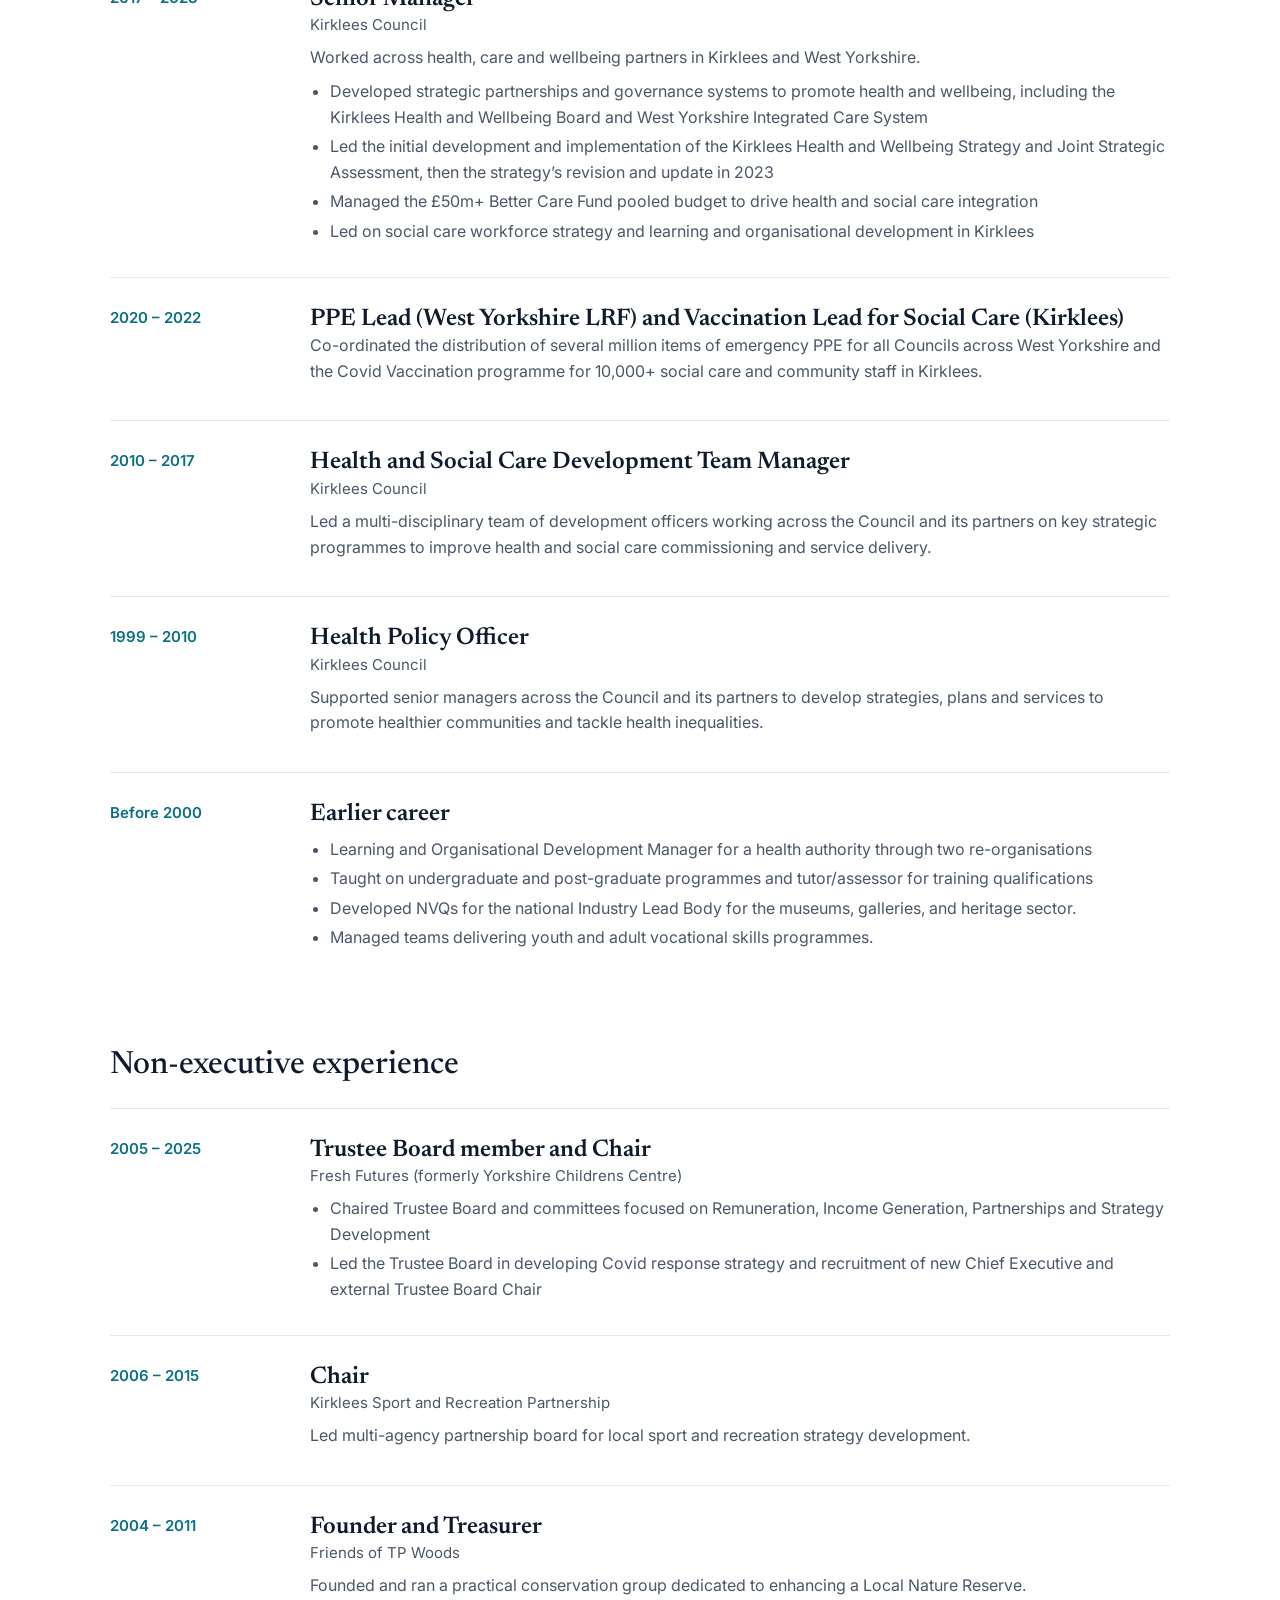
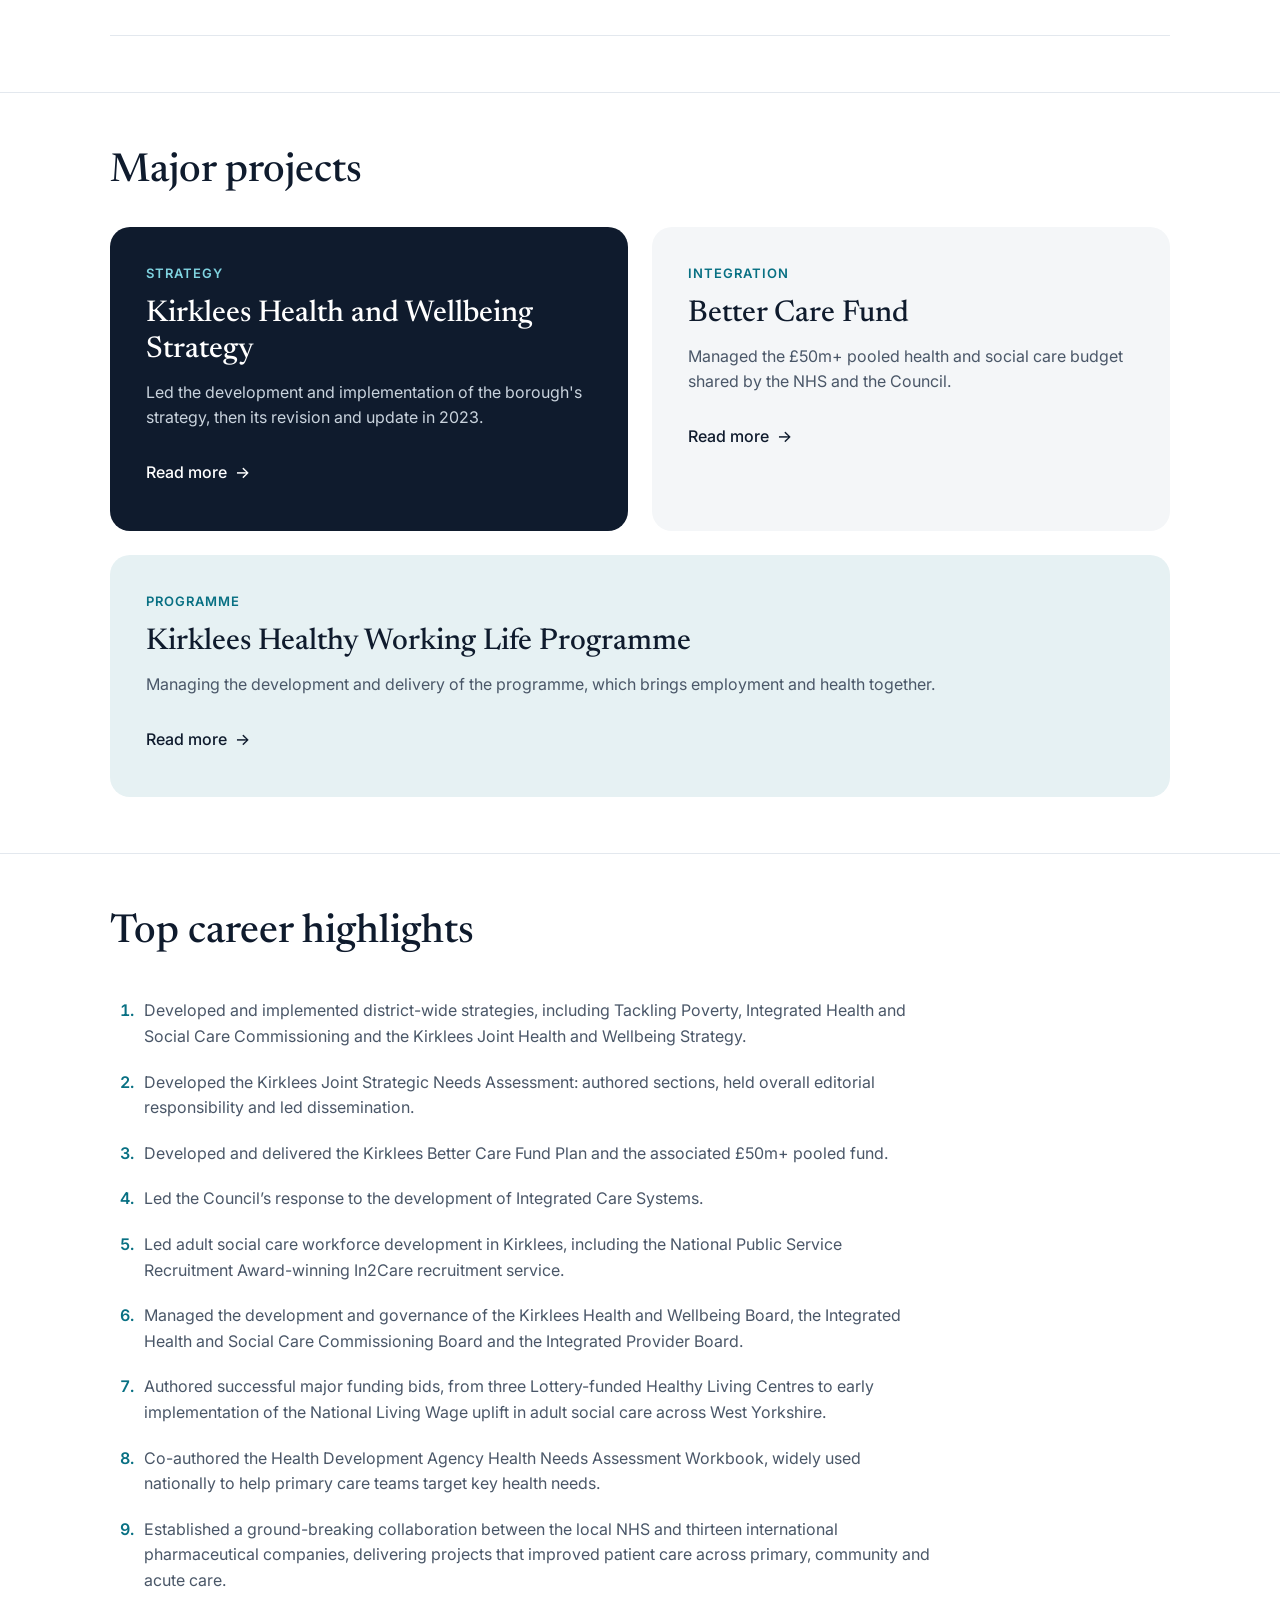
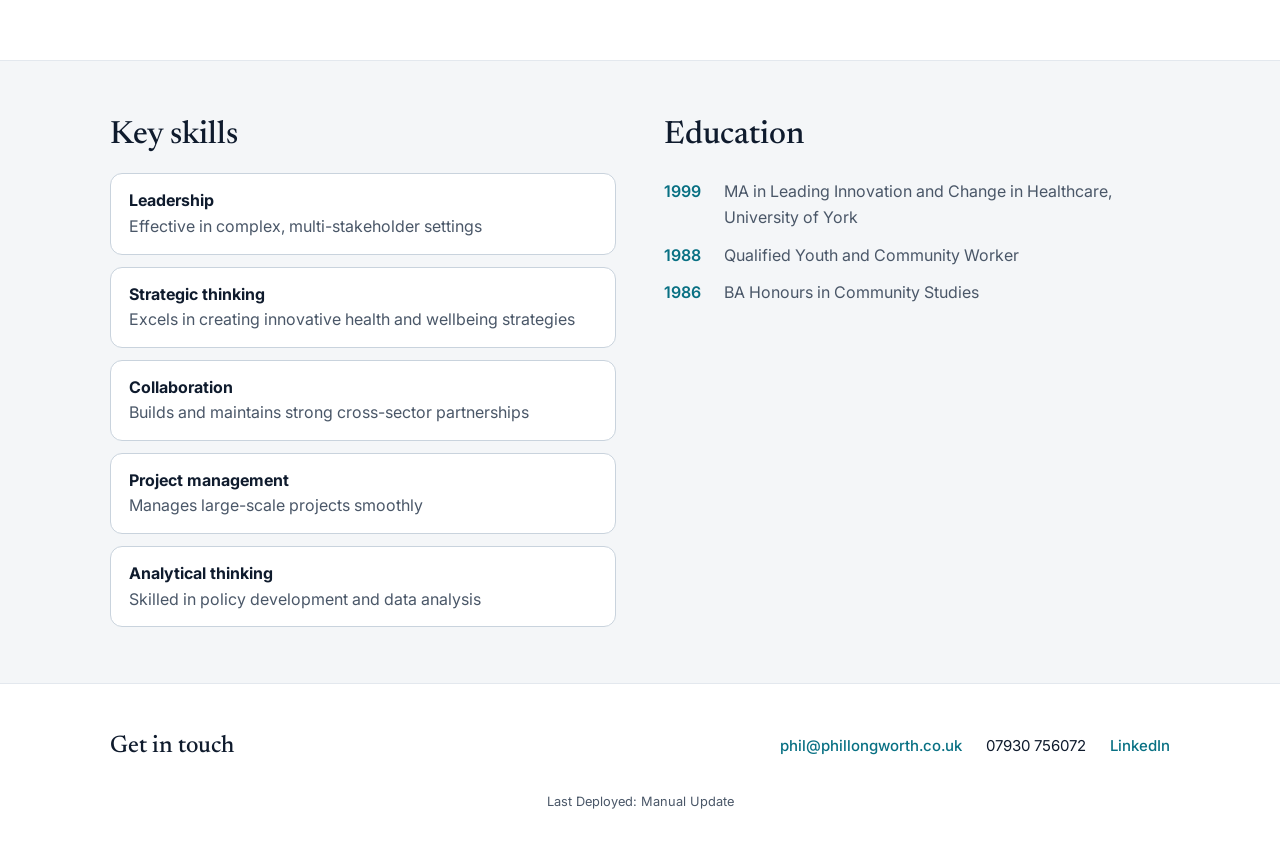
==== commit b9fe30a6: "Highlight 1,000+ HWL participants; add programme page and video case study links Replaces the 10,000" ====
--- a/index.html
+++ b/index.html
@@ -18,7 +18,7 @@
                     <a href="#experience">Experience</a>
                     <a href="#projects">Projects</a>
                     <a href="#contact">Contact</a>
-                    <a class="btn btn--accent" href="./assets/resume.pdf?v=20261026b" target="_blank">Download CV</a>
+                    <a class="btn btn--accent" href="./assets/resume.pdf?v=20261026c" target="_blank">Download CV</a>
                 </nav>
             </div>
         </header>
@@ -32,7 +32,7 @@
                         <h1>Health and care strategy, programmes and partnerships.</h1>
                         <p class="lede">An experienced professional with a robust background in strategy, policy development, and organisational governance. I've managed complex programmes such as the £50m+ Better Care Fund for health and care integration, led the Kirklees Health and Wellbeing Strategy, and I'm now managing the Kirklees Healthy Working Life Programme.</p>
                         <div class="hero-actions">
-                            <a class="btn btn--solid" href="./assets/resume.pdf?v=20261026b" target="_blank">Download CV</a>
+                            <a class="btn btn--solid" href="./assets/resume.pdf?v=20261026c" target="_blank">Download CV</a>
                             <a class="btn btn--outline" href="https://www.linkedin.com/in/phil-longworth-13051220/" target="_blank" rel="noopener">LinkedIn</a>
                         </div>
                     </div>
@@ -49,8 +49,8 @@
                         <p class="stat-label">Better Care Fund pooled budget managed, driving health and social care integration</p>
                     </div>
                     <div class="stat">
-                        <p class="stat-figure">10,000+</p>
-                        <p class="stat-label">Social care and community staff covered by the Covid vaccination programme in Kirklees</p>
+                        <p class="stat-figure">1,000+</p>
+                        <p class="stat-label">Participants in the Kirklees Healthy Working Life Programme to date</p>
                     </div>
                     <div class="stat">
                         <p class="stat-figure">Millions</p>
